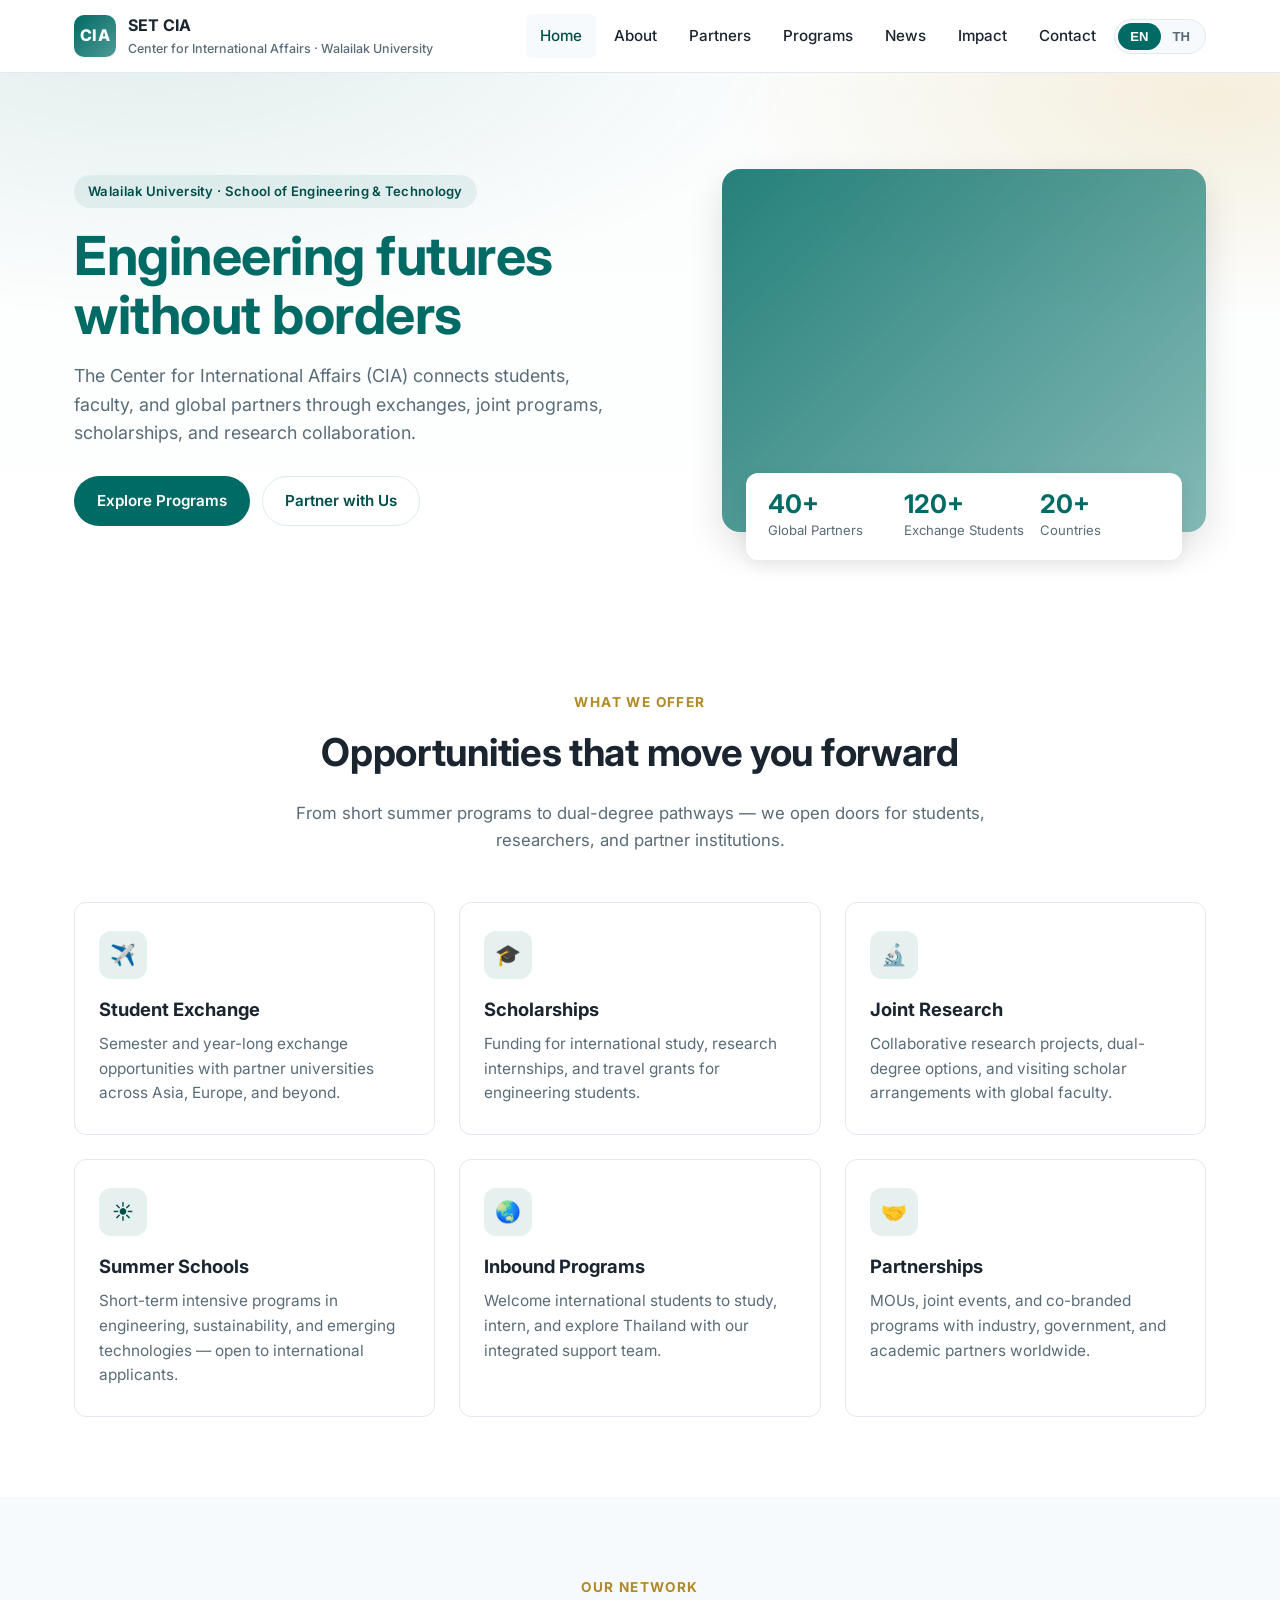
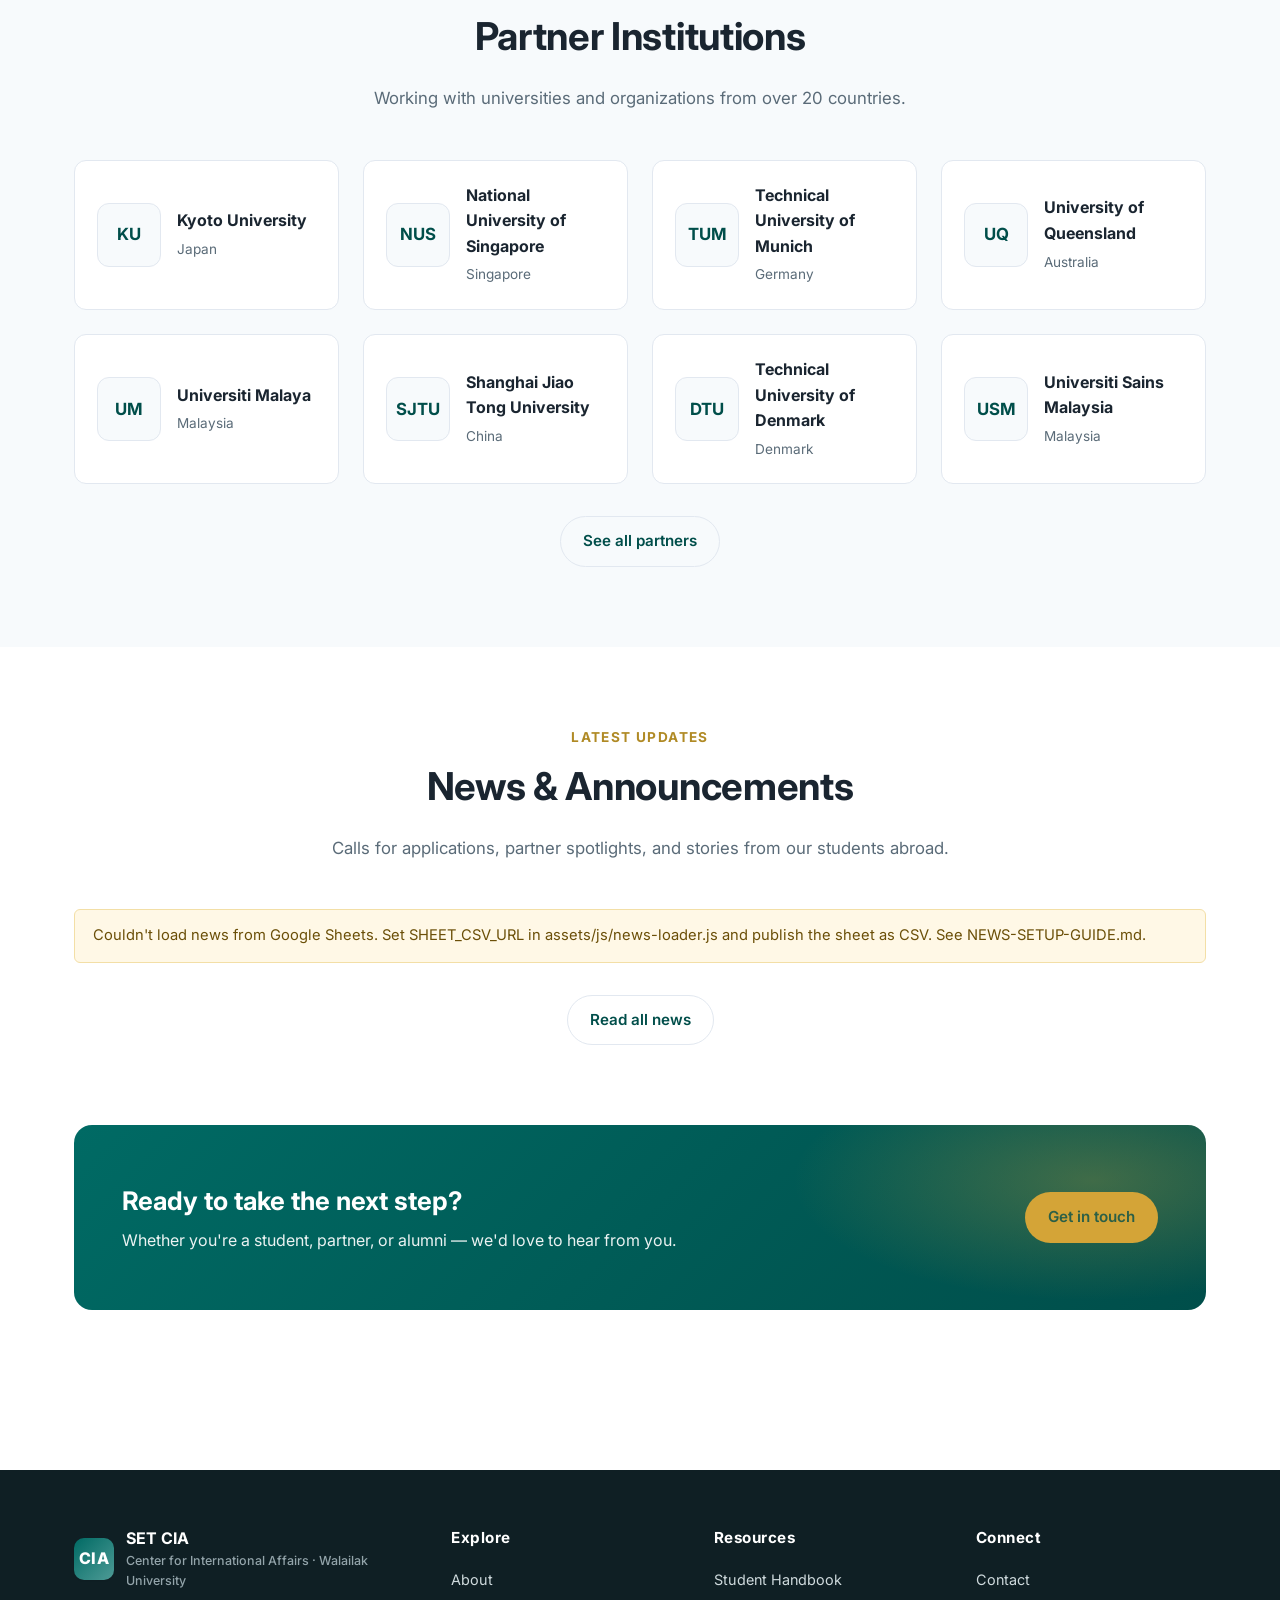
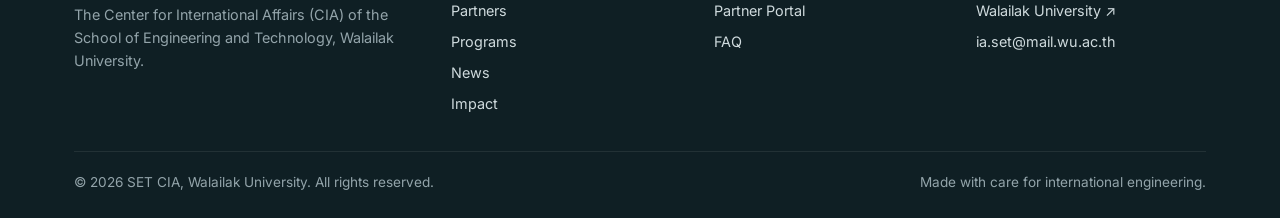
==== index.html @ ef2b6e44 "Initial SET-CIA website: bilingual site, news feed, and Impact infographics Co-Authored-By: Claude O" ====
<!DOCTYPE html>
<html lang="en">
<head>
  <meta charset="UTF-8" />
  <meta name="viewport" content="width=device-width, initial-scale=1.0" />
  <title>SET CIA — Center for International Affairs · Walailak University</title>
  <meta name="description" content="The Center for International Affairs of the School of Engineering and Technology, Walailak University — global partnerships, student exchange, scholarships, and joint research." />
  <link rel="preconnect" href="https://fonts.googleapis.com" />
  <link rel="preconnect" href="https://fonts.gstatic.com" crossorigin />
  <link href="https://fonts.googleapis.com/css2?family=Inter:wght@400;500;600;700;800&family=Sarabun:wght@400;500;600;700&display=swap" rel="stylesheet" />
  <link rel="stylesheet" href="assets/css/style.css" />
</head>
<body>

  <!-- Header -->
  <header class="site-header">
    <div class="container nav">
      <a href="index.html" class="brand">
        <div class="brand-mark">CIA</div>
        <div>
          <div data-i18n="brand.title">SET CIA</div>
          <small data-i18n="brand.subtitle">Center for International Affairs · Walailak University</small>
        </div>
      </a>
      <ul class="nav-links">
        <li><a href="index.html" data-i18n="nav.home">Home</a></li>
        <li><a href="pages/about.html" data-i18n="nav.about">About</a></li>
        <li><a href="pages/partners.html" data-i18n="nav.partners">Partners</a></li>
        <li><a href="pages/programs.html" data-i18n="nav.programs">Programs</a></li>
        <li><a href="pages/news.html" data-i18n="nav.news">News</a></li>
        <li><a href="pages/impact.html" data-i18n="nav.impact">Impact</a></li>
        <li><a href="pages/contact.html" data-i18n="nav.contact">Contact</a></li>
        <li>
          <div class="lang-toggle" role="tablist" aria-label="Language">
            <button data-lang="en" class="active">EN</button>
            <button data-lang="th">TH</button>
          </div>
        </li>
      </ul>
      <button class="nav-toggle" aria-label="Toggle navigation">
        <span></span><span></span><span></span>
      </button>
    </div>
  </header>

  <!-- Hero -->
  <section class="hero">
    <div class="container hero-grid">
      <div>
        <span class="hero-eyebrow" data-i18n="home.eyebrow">Walailak University · School of Engineering & Technology</span>
        <h1>
          <span data-i18n="home.title.line1">Engineering futures</span>
          <span data-i18n="home.title.highlight">without borders</span>
        </h1>
        <p class="lead" data-i18n="home.lead">The Center for International Affairs (CIA) connects students, faculty, and global partners through exchanges, joint programs, scholarships, and research collaboration.</p>
        <div class="hero-cta">
          <a href="pages/programs.html" class="btn btn-primary" data-i18n="home.cta.primary">Explore Programs</a>
          <a href="pages/partners.html" class="btn btn-ghost" data-i18n="home.cta.secondary">Partner with Us</a>
        </div>
      </div>
      <div class="hero-visual" aria-hidden="true">
        <div class="hero-stats">
          <div><b>40+</b><span data-i18n="home.stats.partners">Global Partners</span></div>
          <div><b>120+</b><span data-i18n="home.stats.students">Exchange Students</span></div>
          <div><b>20+</b><span data-i18n="home.stats.countries">Countries</span></div>
        </div>
      </div>
    </div>
  </section>

  <!-- What we offer -->
  <section>
    <div class="container">
      <div class="section-head">
        <div class="eyebrow" data-i18n="home.what.eyebrow">What We Offer</div>
        <h2 data-i18n="home.what.title">Opportunities that move you forward</h2>
        <p data-i18n="home.what.sub">From short summer programs to dual-degree pathways — we open doors for students, researchers, and partner institutions.</p>
      </div>
      <div class="grid cols-3">
        <div class="card">
          <div class="icon">✈️</div>
          <h3 data-i18n="home.what.card1.title">Student Exchange</h3>
          <p data-i18n="home.what.card1.desc">Semester and year-long exchange opportunities with partner universities across Asia, Europe, and beyond.</p>
        </div>
        <div class="card">
          <div class="icon">🎓</div>
          <h3 data-i18n="home.what.card2.title">Scholarships</h3>
          <p data-i18n="home.what.card2.desc">Funding for international study, research internships, and travel grants for engineering students.</p>
        </div>
        <div class="card">
          <div class="icon">🔬</div>
          <h3 data-i18n="home.what.card3.title">Joint Research</h3>
          <p data-i18n="home.what.card3.desc">Collaborative research projects, dual-degree options, and visiting scholar arrangements with global faculty.</p>
        </div>
        <div class="card">
          <div class="icon">☀️</div>
          <h3 data-i18n="home.what.card4.title">Summer Schools</h3>
          <p data-i18n="home.what.card4.desc">Short-term intensive programs in engineering, sustainability, and emerging technologies — open to international applicants.</p>
        </div>
        <div class="card">
          <div class="icon">🌏</div>
          <h3 data-i18n="home.what.card5.title">Inbound Programs</h3>
          <p data-i18n="home.what.card5.desc">Welcome international students to study, intern, and explore Thailand with our integrated support team.</p>
        </div>
        <div class="card">
          <div class="icon">🤝</div>
          <h3 data-i18n="home.what.card6.title">Partnerships</h3>
          <p data-i18n="home.what.card6.desc">MOUs, joint events, and co-branded programs with industry, government, and academic partners worldwide.</p>
        </div>
      </div>
    </div>
  </section>

  <!-- Partners snapshot -->
  <section style="background: var(--color-surface);">
    <div class="container">
      <div class="section-head">
        <div class="eyebrow" data-i18n="home.partners.eyebrow">Our Network</div>
        <h2 data-i18n="home.partners.title">Partner Institutions</h2>
        <p data-i18n="home.partners.sub">Working with universities and organizations from over 20 countries.</p>
      </div>
      <div class="grid cols-4">
        <div class="partner-card"><div class="logo">KU</div><div><h4>Kyoto University</h4><small>Japan</small></div></div>
        <div class="partner-card"><div class="logo">NUS</div><div><h4>National University of Singapore</h4><small>Singapore</small></div></div>
        <div class="partner-card"><div class="logo">TUM</div><div><h4>Technical University of Munich</h4><small>Germany</small></div></div>
        <div class="partner-card"><div class="logo">UQ</div><div><h4>University of Queensland</h4><small>Australia</small></div></div>
        <div class="partner-card"><div class="logo">UM</div><div><h4>Universiti Malaya</h4><small>Malaysia</small></div></div>
        <div class="partner-card"><div class="logo">SJTU</div><div><h4>Shanghai Jiao Tong University</h4><small>China</small></div></div>
        <div class="partner-card"><div class="logo">DTU</div><div><h4>Technical University of Denmark</h4><small>Denmark</small></div></div>
        <div class="partner-card"><div class="logo">USM</div><div><h4>Universiti Sains Malaysia</h4><small>Malaysia</small></div></div>
      </div>
      <div class="text-center mt-4">
        <a href="pages/partners.html" class="btn btn-ghost" data-i18n="home.partners.cta">See all partners</a>
      </div>
    </div>
  </section>

  <!-- News snapshot -->
  <section>
    <div class="container">
      <div class="section-head">
        <div class="eyebrow" data-i18n="home.news.eyebrow">Latest Updates</div>
        <h2 data-i18n="home.news.title">News & Announcements</h2>
        <p data-i18n="home.news.sub">Calls for applications, partner spotlights, and stories from our students abroad.</p>
      </div>
      <!-- Top 3 news automatically pulled from Google Sheets via news-loader.js -->
      <div class="grid cols-3" data-news-container data-news-limit="3"></div>
      <div class="text-center mt-4">
        <a href="pages/news.html" class="btn btn-ghost" data-i18n="home.news.cta">Read all news</a>
      </div>
    </div>
  </section>

  <!-- CTA banner -->
  <section style="padding-top:0;">
    <div class="container">
      <div class="cta-banner">
        <div>
          <h2 data-i18n="home.cta.title">Ready to take the next step?</h2>
          <p data-i18n="home.cta.sub">Whether you're a student, partner, or alumni — we'd love to hear from you.</p>
        </div>
        <a href="pages/contact.html" class="btn btn-accent" data-i18n="home.cta.button">Get in touch</a>
      </div>
    </div>
  </section>

  <!-- Footer -->
  <footer class="site-footer">
    <div class="container">
      <div class="footer-grid">
        <div class="footer-brand">
          <div class="brand" style="color:#fff;">
            <div class="brand-mark">CIA</div>
            <div>
              <div data-i18n="brand.title">SET CIA</div>
              <small style="color:#93a4aa;" data-i18n="brand.subtitle">Center for International Affairs · Walailak University</small>
            </div>
          </div>
          <p data-i18n="footer.about">The Center for International Affairs (CIA) of the School of Engineering and Technology, Walailak University.</p>
        </div>
        <div>
          <h4 data-i18n="footer.explore">Explore</h4>
          <a href="pages/about.html" data-i18n="nav.about">About</a>
          <a href="pages/partners.html" data-i18n="nav.partners">Partners</a>
          <a href="pages/programs.html" data-i18n="nav.programs">Programs</a>
          <a href="pages/news.html" data-i18n="nav.news">News</a>
          <a href="pages/impact.html" data-i18n="nav.impact">Impact</a>
        </div>
        <div>
          <h4 data-i18n="footer.resources">Resources</h4>
          <a href="pages/news.html" data-i18n="footer.resources.handbook">Student Handbook</a>
          <a href="pages/partners.html" data-i18n="footer.resources.partners">Partner Portal</a>
          <a href="pages/contact.html" data-i18n="footer.resources.faq">FAQ</a>
        </div>
        <div>
          <h4 data-i18n="footer.connect">Connect</h4>
          <a href="pages/contact.html" data-i18n="nav.contact">Contact</a>
          <a href="https://www.wu.ac.th" target="_blank" rel="noopener">Walailak University ↗</a>
          <a href="mailto:ia.set@mail.wu.ac.th">ia.set@mail.wu.ac.th</a>
        </div>
      </div>
      <div class="footer-bottom">
        <span data-i18n="footer.copyright">© 2026 SET CIA, Walailak University. All rights reserved.</span>
        <span>Made with care for international engineering.</span>
      </div>
    </div>
  </footer>

  <script src="assets/js/i18n.js"></script>
  <script src="assets/js/main.js"></script>
  <script src="assets/js/news-loader.js"></script>
</body>
</html>
---- assets/css/style.css ----
/* ===========================================================
   SET-CIA — Center for International Affairs
   School of Engineering and Technology, Walailak University
   Global stylesheet — modern, clean, accessible
   =========================================================== */

:root {
  /* Walailak-inspired palette: deep teal + warm gold accent */
  --color-bg: #ffffff;
  --color-surface: #f7fafc;
  --color-surface-2: #eef3f6;
  --color-border: #e2e8f0;
  --color-text: #1a2530;
  --color-text-muted: #5a6b78;
  --color-primary: #006a64;       /* teal */
  --color-primary-dark: #004e4a;
  --color-primary-light: #4e9b96;
  --color-accent: #d4a437;        /* gold */
  --color-accent-dark: #b08a25;
  --color-success: #2e8b57;
  --color-danger: #c0392b;

  --shadow-sm: 0 1px 2px rgba(0,0,0,.06);
  --shadow-md: 0 6px 18px rgba(0,0,0,.08);
  --shadow-lg: 0 14px 36px rgba(0,0,0,.12);

  --radius-sm: 6px;
  --radius-md: 12px;
  --radius-lg: 18px;

  --container: 1180px;
  --header-h: 72px;

  --font-sans: "Inter", "Sarabun", -apple-system, BlinkMacSystemFont, "Segoe UI", Roboto, "Helvetica Neue", Arial, sans-serif;
  --font-display: "Inter", "Sarabun", -apple-system, BlinkMacSystemFont, "Segoe UI", Roboto, sans-serif;
}

* { box-sizing: border-box; }

html { scroll-behavior: smooth; }

body {
  margin: 0;
  padding: 0;
  font-family: var(--font-sans);
  color: var(--color-text);
  background: var(--color-bg);
  line-height: 1.6;
  -webkit-font-smoothing: antialiased;
  -moz-osx-font-smoothing: grayscale;
}

img { max-width: 100%; display: block; }

a {
  color: var(--color-primary);
  text-decoration: none;
  transition: color .15s ease;
}
a:hover { color: var(--color-primary-dark); }

.container {
  max-width: var(--container);
  margin: 0 auto;
  padding: 0 24px;
}

/* ----------------------- Header / Navigation ----------------------- */
.site-header {
  position: sticky;
  top: 0;
  z-index: 50;
  background: rgba(255,255,255,.92);
  backdrop-filter: saturate(180%) blur(10px);
  border-bottom: 1px solid var(--color-border);
}
.nav {
  height: var(--header-h);
  display: flex;
  align-items: center;
  justify-content: space-between;
  gap: 24px;
}
.brand {
  display: flex;
  align-items: center;
  gap: 12px;
  font-weight: 700;
  color: var(--color-text);
  font-size: 1rem;
}
.brand-mark {
  width: 42px; height: 42px;
  border-radius: 10px;
  background: linear-gradient(135deg, var(--color-primary) 0%, var(--color-primary-light) 100%);
  display: grid; place-items: center;
  color: #fff; font-weight: 800; letter-spacing: .5px;
  box-shadow: var(--shadow-sm);
}
.brand small {
  display: block;
  font-weight: 500;
  font-size: .78rem;
  color: var(--color-text-muted);
}
.nav-links {
  display: flex;
  align-items: center;
  gap: 4px;
  list-style: none;
  margin: 0; padding: 0;
}
.nav-links a {
  display: inline-block;
  padding: 10px 14px;
  border-radius: var(--radius-sm);
  color: var(--color-text);
  font-weight: 500;
  font-size: .95rem;
}
.nav-links a:hover,
.nav-links a.active {
  background: var(--color-surface);
  color: var(--color-primary-dark);
}

.lang-toggle {
  display: inline-flex;
  background: var(--color-surface);
  border: 1px solid var(--color-border);
  border-radius: 999px;
  padding: 3px;
}
.lang-toggle button {
  border: 0;
  background: transparent;
  padding: 6px 12px;
  border-radius: 999px;
  font-weight: 600;
  font-size: .82rem;
  color: var(--color-text-muted);
  cursor: pointer;
}
.lang-toggle button.active {
  background: var(--color-primary);
  color: #fff;
}

.nav-toggle {
  display: none;
  background: transparent;
  border: 1px solid var(--color-border);
  border-radius: 8px;
  width: 42px; height: 42px;
  cursor: pointer;
}
.nav-toggle span {
  display: block;
  width: 20px; height: 2px;
  background: var(--color-text);
  margin: 4px auto;
}

/* ----------------------- Buttons ----------------------- */
.btn {
  display: inline-block;
  padding: 12px 22px;
  border-radius: 999px;
  font-weight: 600;
  font-size: .95rem;
  cursor: pointer;
  border: 1px solid transparent;
  transition: transform .12s ease, box-shadow .15s ease, background .15s ease;
}
.btn-primary {
  background: var(--color-primary);
  color: #fff;
}
.btn-primary:hover {
  background: var(--color-primary-dark);
  color: #fff;
  box-shadow: var(--shadow-md);
  transform: translateY(-1px);
}
.btn-accent {
  background: var(--color-accent);
  color: #1a2530;
}
.btn-accent:hover { background: var(--color-accent-dark); color: #fff; }
.btn-ghost {
  background: transparent;
  color: var(--color-primary-dark);
  border-color: var(--color-border);
}
.btn-ghost:hover {
  background: var(--color-surface);
}

/* ----------------------- Hero ----------------------- */
.hero {
  position: relative;
  padding: 96px 0 80px;
  background:
    radial-gradient(1100px 500px at 12% -10%, rgba(0,106,100,.10), transparent 60%),
    radial-gradient(900px 400px at 95% 5%, rgba(212,164,55,.16), transparent 55%),
    linear-gradient(180deg, #fbfdfd 0%, #ffffff 100%);
  overflow: hidden;
}
.hero-grid {
  display: grid;
  grid-template-columns: 1.1fr .9fr;
  gap: 56px;
  align-items: center;
}
.hero-eyebrow {
  display: inline-block;
  background: rgba(0,106,100,.08);
  color: var(--color-primary-dark);
  padding: 6px 14px;
  border-radius: 999px;
  font-weight: 600;
  font-size: .82rem;
  letter-spacing: .3px;
  margin-bottom: 18px;
}
.hero h1 {
  font-family: var(--font-display);
  font-size: clamp(2rem, 4.2vw, 3.4rem);
  line-height: 1.1;
  margin: 0 0 18px;
  letter-spacing: -.5px;
}
.hero h1 span { color: var(--color-primary); }
.hero p.lead {
  font-size: 1.12rem;
  color: var(--color-text-muted);
  max-width: 540px;
  margin: 0 0 28px;
}
.hero-cta { display: flex; gap: 12px; flex-wrap: wrap; }
.hero-visual {
  position: relative;
  aspect-ratio: 4/3;
  border-radius: var(--radius-lg);
  background:
    linear-gradient(135deg, rgba(0,106,100,.85), rgba(78,155,150,.7)),
    url("https://images.unsplash.com/photo-1523050854058-8df90110c9f1?auto=format&fit=crop&w=1200&q=70") center/cover;
  box-shadow: var(--shadow-lg);
}
.hero-stats {
  position: absolute;
  bottom: -28px;
  left: 24px;
  right: 24px;
  background: #fff;
  border-radius: var(--radius-md);
  padding: 18px 22px;
  display: grid;
  grid-template-columns: repeat(3, 1fr);
  gap: 16px;
  box-shadow: var(--shadow-md);
}
.hero-stats div b {
  display: block;
  font-size: 1.6rem;
  color: var(--color-primary);
  line-height: 1;
}
.hero-stats div span {
  font-size: .82rem;
  color: var(--color-text-muted);
}

/* ----------------------- Sections ----------------------- */
section { padding: 80px 0; }

.section-head {
  text-align: center;
  max-width: 720px;
  margin: 0 auto 48px;
}
.section-head .eyebrow {
  color: var(--color-accent-dark);
  font-weight: 700;
  font-size: .85rem;
  letter-spacing: 1.4px;
  text-transform: uppercase;
}
.section-head h2 {
  font-size: clamp(1.7rem, 3vw, 2.4rem);
  margin: 8px 0 14px;
  letter-spacing: -.3px;
}
.section-head p {
  color: var(--color-text-muted);
  font-size: 1.05rem;
}

/* ----------------------- Cards / Grids ----------------------- */
.grid {
  display: grid;
  gap: 24px;
}
.grid.cols-2 { grid-template-columns: repeat(2, 1fr); }
.grid.cols-3 { grid-template-columns: repeat(3, 1fr); }
.grid.cols-4 { grid-template-columns: repeat(4, 1fr); }

.card {
  background: #fff;
  border: 1px solid var(--color-border);
  border-radius: var(--radius-md);
  padding: 28px 24px;
  transition: transform .15s ease, box-shadow .15s ease, border-color .15s ease;
}
.card:hover {
  transform: translateY(-3px);
  box-shadow: var(--shadow-md);
  border-color: rgba(0,106,100,.25);
}
.card .icon {
  width: 48px; height: 48px;
  border-radius: 12px;
  background: rgba(0,106,100,.10);
  color: var(--color-primary-dark);
  display: grid; place-items: center;
  font-size: 1.3rem;
  margin-bottom: 16px;
}
.card h3 {
  margin: 0 0 8px;
  font-size: 1.15rem;
}
.card p {
  margin: 0;
  color: var(--color-text-muted);
  font-size: .96rem;
}

/* Partner cards */
.partner-card {
  background: #fff;
  border: 1px solid var(--color-border);
  border-radius: var(--radius-md);
  padding: 22px;
  display: flex;
  align-items: center;
  gap: 16px;
  min-height: 110px;
}
.partner-card .logo {
  width: 64px; height: 64px;
  border-radius: 12px;
  background: var(--color-surface);
  display: grid; place-items: center;
  color: var(--color-primary-dark);
  font-weight: 700;
  font-size: 1.05rem;
  border: 1px solid var(--color-border);
  flex-shrink: 0;
}
.partner-card h4 { margin: 0 0 2px; font-size: 1rem; }
.partner-card small { color: var(--color-text-muted); font-size: .85rem; }

/* News list */
.news-card {
  background: #fff;
  border: 1px solid var(--color-border);
  border-radius: var(--radius-md);
  overflow: hidden;
  transition: transform .15s ease, box-shadow .15s ease;
  display: flex; flex-direction: column;
}
.news-card:hover { transform: translateY(-3px); box-shadow: var(--shadow-md); }
.news-card .cover {
  aspect-ratio: 16/9;
  background: linear-gradient(135deg, var(--color-primary), var(--color-primary-light));
  position: relative;
}
.news-card .cover .tag {
  position: absolute;
  top: 14px; left: 14px;
  background: rgba(255,255,255,.92);
  color: var(--color-primary-dark);
  font-weight: 700;
  font-size: .72rem;
  letter-spacing: .8px;
  text-transform: uppercase;
  padding: 5px 10px;
  border-radius: 999px;
}
.news-card .body { padding: 20px 22px; flex: 1; display: flex; flex-direction: column; }
.news-card .meta {
  color: var(--color-text-muted);
  font-size: .82rem;
  margin-bottom: 8px;
}
.news-card h3 { margin: 0 0 8px; font-size: 1.1rem; line-height: 1.35; }
.news-card p { margin: 0 0 14px; color: var(--color-text-muted); font-size: .92rem; }
.news-card .read-more {
  margin-top: auto;
  font-weight: 600;
  font-size: .9rem;
}

/* Program cards */
.program {
  display: grid;
  grid-template-columns: 200px 1fr auto;
  gap: 24px;
  align-items: center;
  background: #fff;
  border: 1px solid var(--color-border);
  border-radius: var(--radius-md);
  padding: 22px;
}
.program .badge {
  background: var(--color-surface);
  color: var(--color-primary-dark);
  border-radius: var(--radius-sm);
  padding: 6px 12px;
  font-weight: 600;
  font-size: .82rem;
  display: inline-block;
  width: max-content;
}
.program h3 { margin: 6px 0 4px; font-size: 1.1rem; }
.program p { margin: 0; color: var(--color-text-muted); font-size: .92rem; }

/* CTA banner */
.cta-banner {
  background: linear-gradient(135deg, var(--color-primary) 0%, var(--color-primary-dark) 100%);
  color: #fff;
  border-radius: var(--radius-lg);
  padding: 56px 48px;
  display: flex;
  align-items: center;
  justify-content: space-between;
  gap: 28px;
  flex-wrap: wrap;
  position: relative;
  overflow: hidden;
}
.cta-banner::before {
  content: "";
  position: absolute;
  inset: 0;
  background: radial-gradient(500px 200px at 90% 30%, rgba(212,164,55,.30), transparent 60%);
  pointer-events: none;
}
.cta-banner h2 {
  margin: 0 0 6px;
  font-size: 1.6rem;
}
.cta-banner p { margin: 0; opacity: .92; }
.cta-banner .btn-accent { color: var(--color-primary-dark); }

/* ----------------------- Page header (subpages) ----------------------- */
.page-hero {
  padding: 64px 0 48px;
  background:
    radial-gradient(800px 300px at 10% 10%, rgba(0,106,100,.10), transparent 60%),
    var(--color-surface);
  border-bottom: 1px solid var(--color-border);
}
.page-hero h1 {
  margin: 0 0 10px;
  font-size: clamp(1.8rem, 3.5vw, 2.6rem);
  letter-spacing: -.4px;
}
.page-hero p {
  margin: 0;
  color: var(--color-text-muted);
  font-size: 1.05rem;
  max-width: 720px;
}
.breadcrumb {
  font-size: .85rem;
  color: var(--color-text-muted);
  margin-bottom: 14px;
}
.breadcrumb a { color: var(--color-text-muted); }
.breadcrumb a:hover { color: var(--color-primary-dark); }

/* ----------------------- Forms ----------------------- */
.form-card {
  background: #fff;
  border: 1px solid var(--color-border);
  border-radius: var(--radius-md);
  padding: 36px;
  box-shadow: var(--shadow-sm);
}
.field { margin-bottom: 18px; }
.field label {
  display: block;
  font-weight: 600;
  font-size: .92rem;
  margin-bottom: 6px;
}
.field input,
.field select,
.field textarea {
  width: 100%;
  font: inherit;
  padding: 11px 14px;
  border: 1px solid var(--color-border);
  border-radius: var(--radius-sm);
  background: #fff;
  color: var(--color-text);
  transition: border-color .15s, box-shadow .15s;
}
.field input:focus,
.field select:focus,
.field textarea:focus {
  outline: 0;
  border-color: var(--color-primary);
  box-shadow: 0 0 0 4px rgba(0,106,100,.12);
}
.field textarea { resize: vertical; min-height: 140px; }
.field-row {
  display: grid;
  grid-template-columns: 1fr 1fr;
  gap: 18px;
}

/* ----------------------- Footer ----------------------- */
.site-footer {
  background: #0f1f24;
  color: #cfdadd;
  padding: 56px 0 24px;
  margin-top: 80px;
}
.footer-grid {
  display: grid;
  grid-template-columns: 1.5fr 1fr 1fr 1fr;
  gap: 32px;
}
.footer-grid h4 {
  color: #fff;
  font-size: .95rem;
  margin: 0 0 14px;
  letter-spacing: .5px;
}
.footer-grid a {
  color: #cfdadd;
  display: block;
  padding: 4px 0;
  font-size: .9rem;
}
.footer-grid a:hover { color: var(--color-accent); }
.footer-brand p {
  color: #93a4aa;
  font-size: .9rem;
  margin: 12px 0 0;
  max-width: 320px;
}
.footer-bottom {
  border-top: 1px solid rgba(255,255,255,.08);
  margin-top: 32px;
  padding-top: 20px;
  font-size: .85rem;
  color: #93a4aa;
  display: flex; justify-content: space-between; gap: 16px; flex-wrap: wrap;
}

/* ----------------------- Utility ----------------------- */
.text-center { text-align: center; }
.mt-2 { margin-top: 16px; }
.mt-4 { margin-top: 32px; }
.mb-4 { margin-bottom: 32px; }
.hidden { display: none !important; }

.note {
  background: #fff8e6;
  border: 1px solid #f3dfa6;
  color: #6b4f08;
  padding: 14px 18px;
  border-radius: var(--radius-sm);
  font-size: .92rem;
}

/* ----------------------- Responsive ----------------------- */
@media (max-width: 900px) {
  .hero { padding: 64px 0 64px; }
  .hero-grid { grid-template-columns: 1fr; gap: 36px; }
  .hero-visual { order: -1; aspect-ratio: 16/10; }
  .hero-stats { position: static; margin-top: 24px; }
  .grid.cols-3, .grid.cols-4 { grid-template-columns: repeat(2, 1fr); }
  .footer-grid { grid-template-columns: 1fr 1fr; }
  .program { grid-template-columns: 1fr; gap: 12px; }
  .cta-banner { padding: 36px 28px; }
}

@media (max-width: 640px) {
  .nav-links { display: none; position: absolute; top: var(--header-h); left: 0; right: 0; background: #fff; flex-direction: column; padding: 12px; border-bottom: 1px solid var(--color-border); }
  .nav-links.open { display: flex; }
  .nav-links li { width: 100%; }
  .nav-links a { width: 100%; padding: 12px; }
  .nav-toggle { display: inline-block; }
  .grid.cols-2, .grid.cols-3, .grid.cols-4 { grid-template-columns: 1fr; }
  .field-row { grid-template-columns: 1fr; }
  .footer-grid { grid-template-columns: 1fr; }
  .form-card { padding: 24px; }
  section { padding: 56px 0; }
}

/* ----------------------- Infographics gallery ----------------------- */
.ig-grid {
  display: grid;
  grid-template-columns: repeat(2, 1fr);
  gap: 28px;
}
.ig-card {
  background: #fff;
  border: 1px solid var(--color-border);
  border-radius: var(--radius-md);
  overflow: hidden;
  box-shadow: var(--shadow-sm);
  display: flex;
  flex-direction: column;
  transition: transform .15s ease, box-shadow .15s ease;
}
.ig-card:hover { transform: translateY(-3px); box-shadow: var(--shadow-md); }
.ig-card figure { margin: 0; display: flex; flex-direction: column; }
.ig-card .ig-media {
  width: 100%;
  height: auto;
  display: block;
  background: var(--color-surface);
  border-bottom: 1px solid var(--color-border);
}
.ig-card figcaption { padding: 20px 22px 22px; }
.ig-card figcaption h3 { margin: 0 0 6px; font-size: 1.15rem; }
.ig-card figcaption p { margin: 0 0 16px; color: var(--color-text-muted); font-size: .94rem; }
.ig-meta { display: flex; align-items: center; justify-content: space-between; gap: 14px; flex-wrap: wrap; }
.ig-date { font-size: .8rem; color: var(--color-text-muted); }
.ig-meta .btn { padding: 9px 16px; font-size: .85rem; }
@media (max-width: 800px) { .ig-grid { grid-template-columns: 1fr; } }
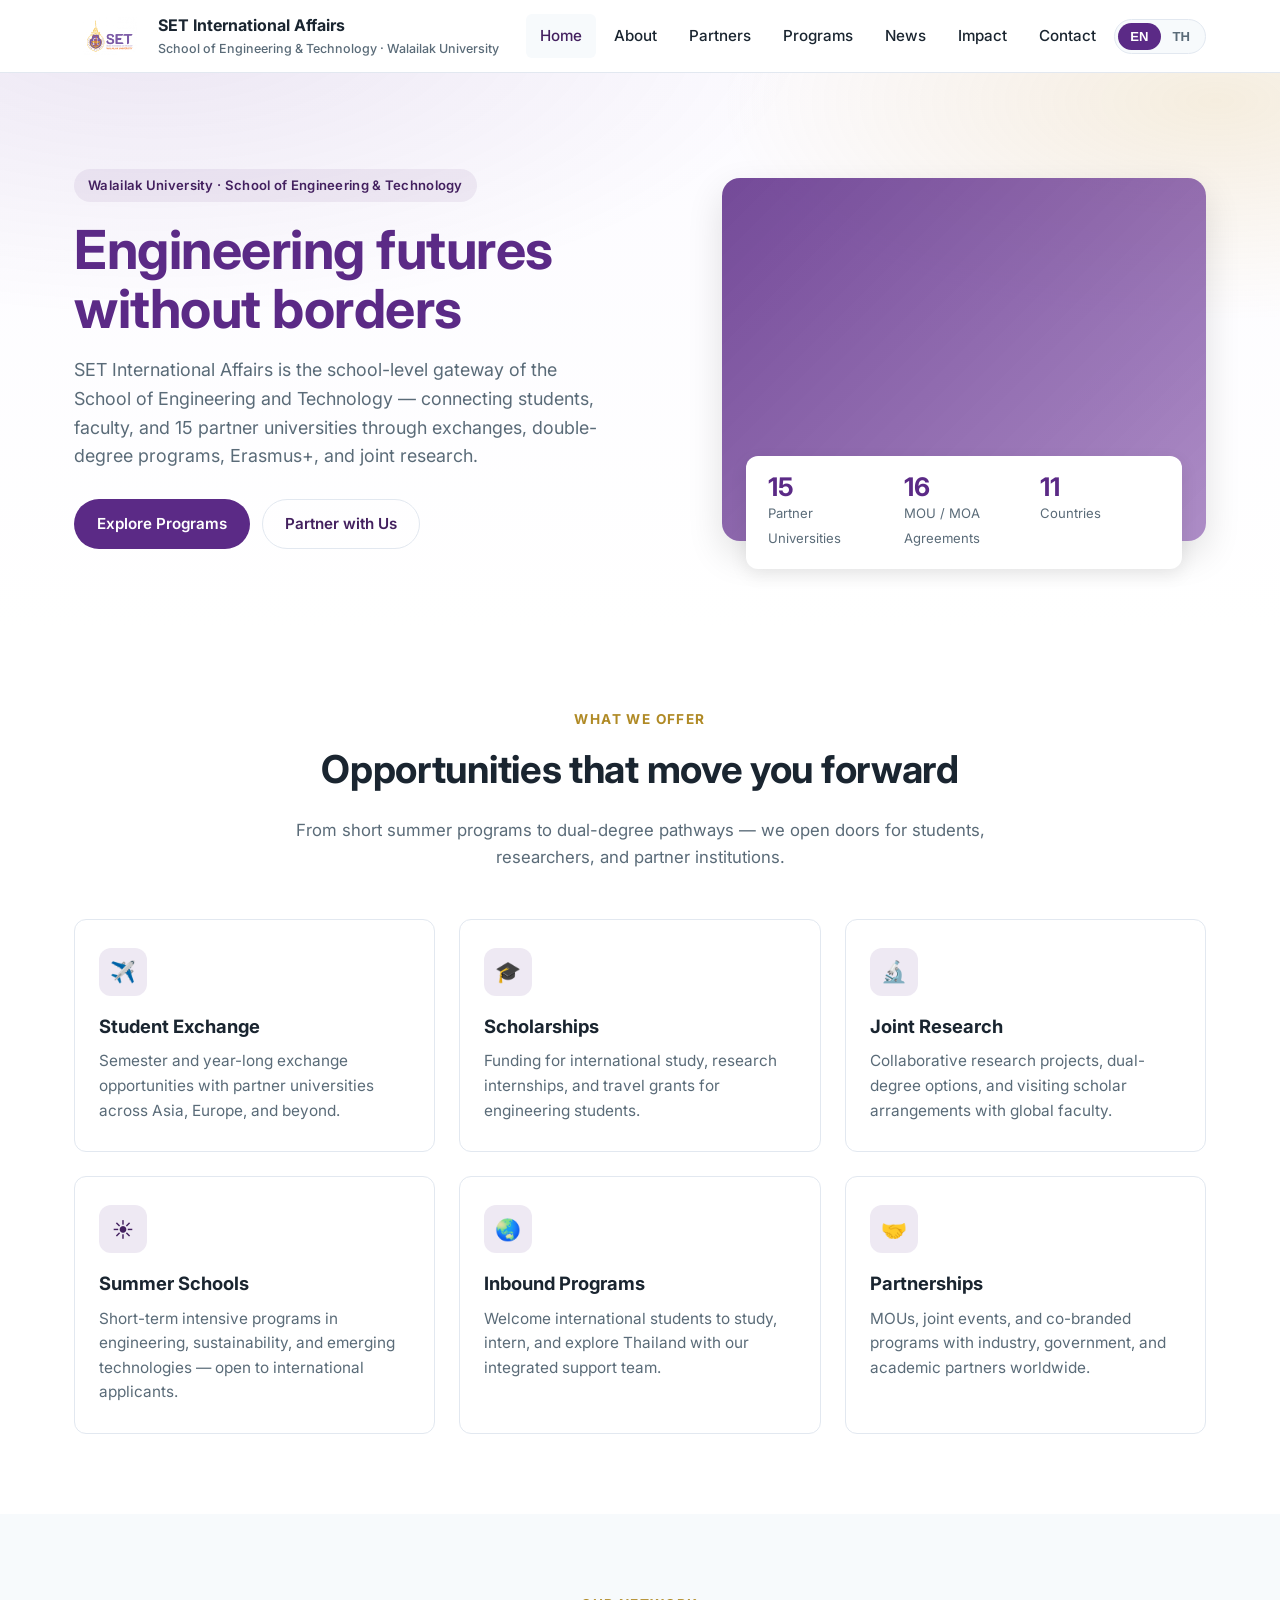
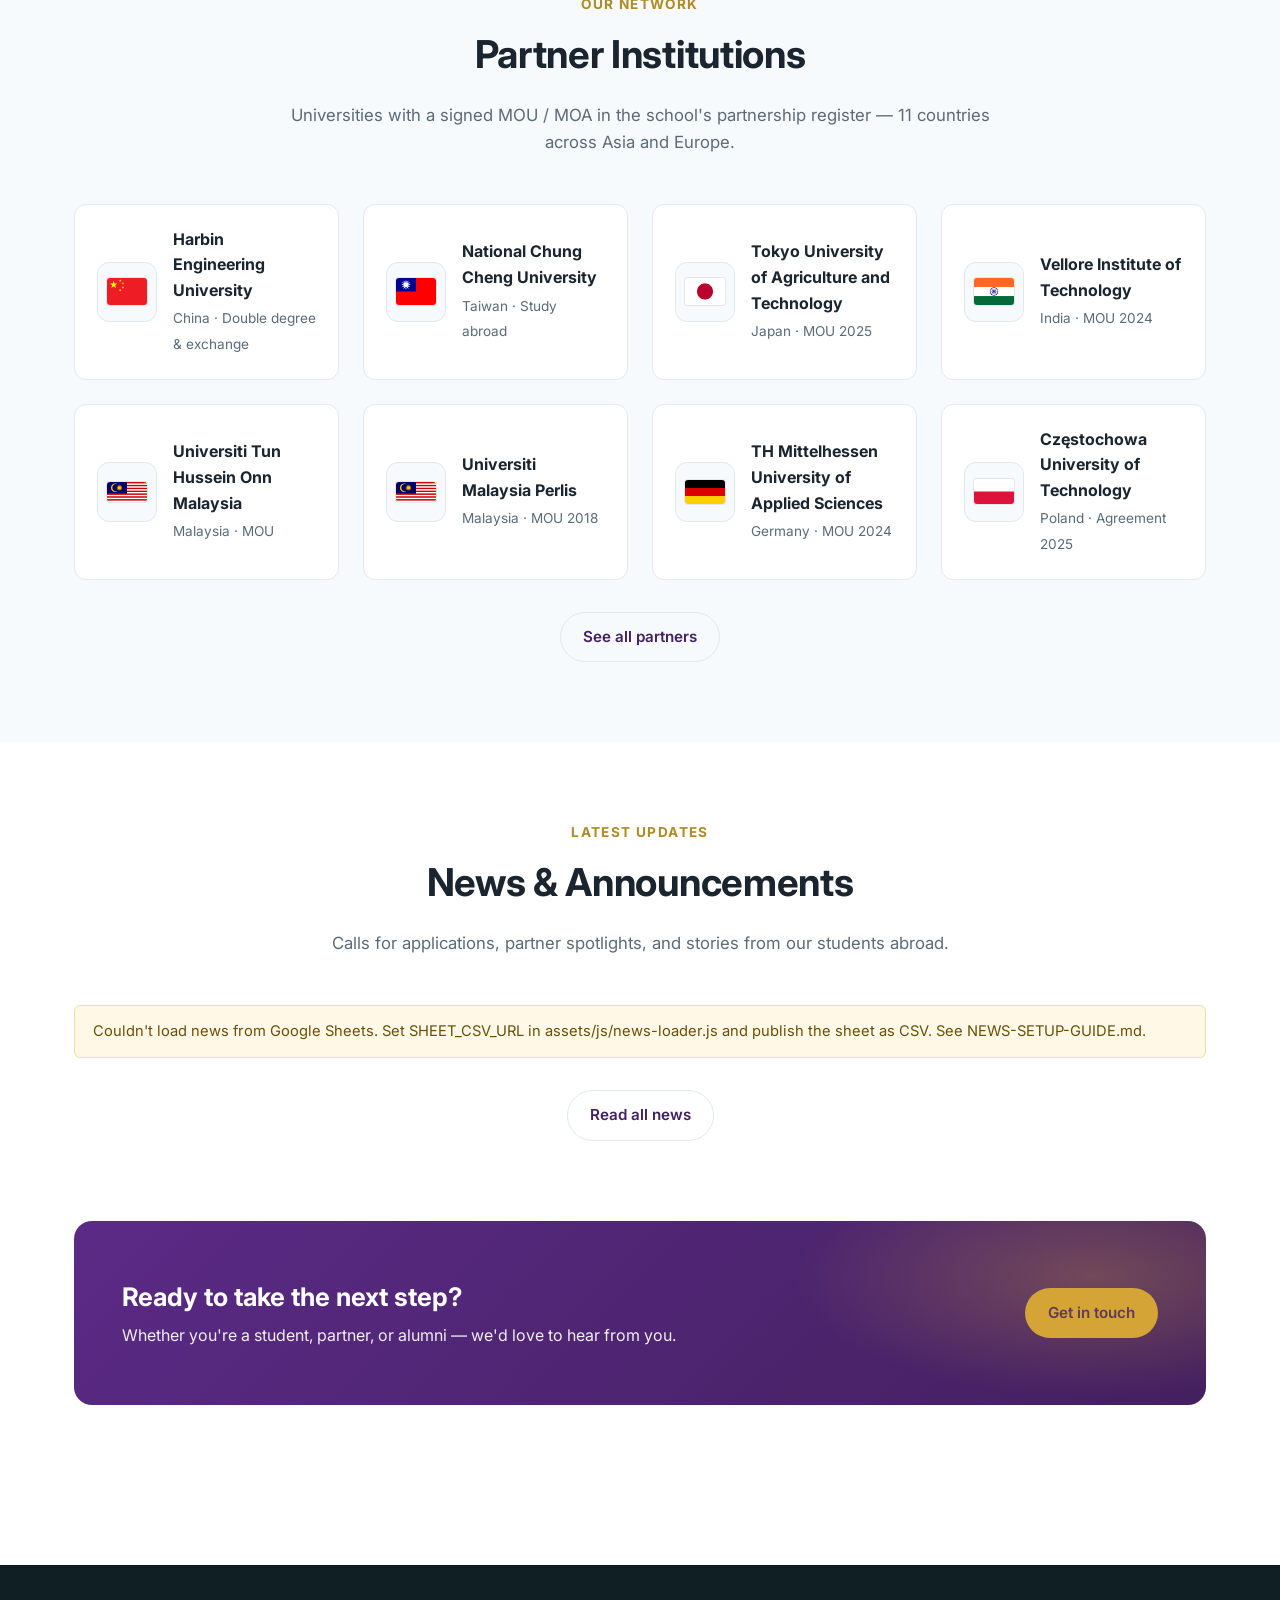
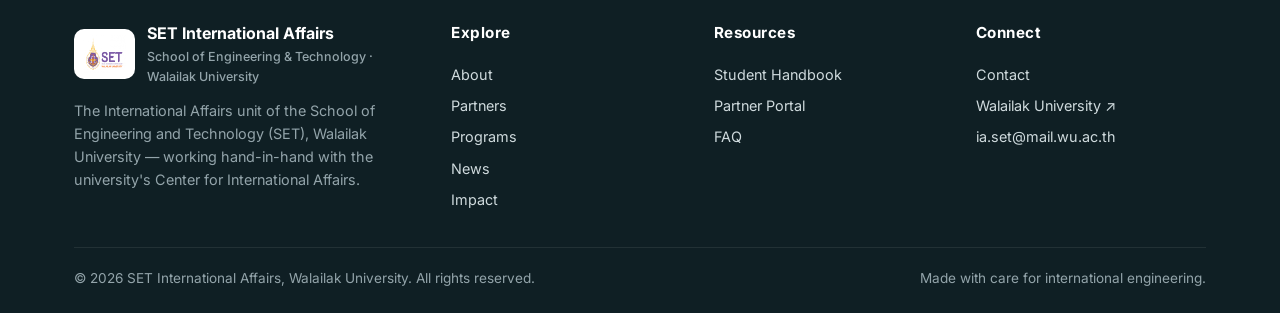
==== commit 73cd287f: "Rebrand to school-level SET International Affairs with real data - New MOU/MOA partnership infograph" ====
--- a/index.html
+++ b/index.html
@@ -3,8 +3,8 @@
 <head>
   <meta charset="UTF-8" />
   <meta name="viewport" content="width=device-width, initial-scale=1.0" />
-  <title>SET CIA — Center for International Affairs · Walailak University</title>
-  <meta name="description" content="The Center for International Affairs of the School of Engineering and Technology, Walailak University — global partnerships, student exchange, scholarships, and joint research." />
+  <title>SET International Affairs — School of Engineering & Technology · Walailak University</title>
+  <meta name="description" content="The SET International Affairs of the School of Engineering and Technology, Walailak University — global partnerships, student exchange, scholarships, and joint research." />
   <link rel="preconnect" href="https://fonts.googleapis.com" />
   <link rel="preconnect" href="https://fonts.gstatic.com" crossorigin />
   <link href="https://fonts.googleapis.com/css2?family=Inter:wght@400;500;600;700;800&family=Sarabun:wght@400;500;600;700&display=swap" rel="stylesheet" />
@@ -16,10 +16,10 @@
   <header class="site-header">
     <div class="container nav">
       <a href="index.html" class="brand">
-        <div class="brand-mark">CIA</div>
-        <div>
-          <div data-i18n="brand.title">SET CIA</div>
-          <small data-i18n="brand.subtitle">Center for International Affairs · Walailak University</small>
+        <span class="brand-logo-chip"><img src="assets/images/set-logo.png" alt="SET — School of Engineering and Technology, Walailak University" /></span>
+        <div>
+          <div data-i18n="brand.title">SET International Affairs</div>
+          <small data-i18n="brand.subtitle">School of Engineering & Technology · Walailak University</small>
         </div>
       </a>
       <ul class="nav-links">
@@ -52,7 +52,7 @@
           <span data-i18n="home.title.line1">Engineering futures</span>
           <span data-i18n="home.title.highlight">without borders</span>
         </h1>
-        <p class="lead" data-i18n="home.lead">The Center for International Affairs (CIA) connects students, faculty, and global partners through exchanges, joint programs, scholarships, and research collaboration.</p>
+        <p class="lead" data-i18n="home.lead">SET International Affairs connects students, faculty, and global partners through exchanges, joint programs, scholarships, and research collaboration.</p>
         <div class="hero-cta">
           <a href="pages/programs.html" class="btn btn-primary" data-i18n="home.cta.primary">Explore Programs</a>
           <a href="pages/partners.html" class="btn btn-ghost" data-i18n="home.cta.secondary">Partner with Us</a>
@@ -60,9 +60,9 @@
       </div>
       <div class="hero-visual" aria-hidden="true">
         <div class="hero-stats">
-          <div><b>40+</b><span data-i18n="home.stats.partners">Global Partners</span></div>
-          <div><b>120+</b><span data-i18n="home.stats.students">Exchange Students</span></div>
-          <div><b>20+</b><span data-i18n="home.stats.countries">Countries</span></div>
+          <div><b>15</b><span data-i18n="home.stats.partners">Partner Universities</span></div>
+          <div><b>16</b><span data-i18n="home.stats.students">MOU / MOA Agreements</span></div>
+          <div><b>11</b><span data-i18n="home.stats.countries">Countries</span></div>
         </div>
       </div>
     </div>
@@ -120,14 +120,14 @@
         <p data-i18n="home.partners.sub">Working with universities and organizations from over 20 countries.</p>
       </div>
       <div class="grid cols-4">
-        <div class="partner-card"><div class="logo">KU</div><div><h4>Kyoto University</h4><small>Japan</small></div></div>
-        <div class="partner-card"><div class="logo">NUS</div><div><h4>National University of Singapore</h4><small>Singapore</small></div></div>
-        <div class="partner-card"><div class="logo">TUM</div><div><h4>Technical University of Munich</h4><small>Germany</small></div></div>
-        <div class="partner-card"><div class="logo">UQ</div><div><h4>University of Queensland</h4><small>Australia</small></div></div>
-        <div class="partner-card"><div class="logo">UM</div><div><h4>Universiti Malaya</h4><small>Malaysia</small></div></div>
-        <div class="partner-card"><div class="logo">SJTU</div><div><h4>Shanghai Jiao Tong University</h4><small>China</small></div></div>
-        <div class="partner-card"><div class="logo">DTU</div><div><h4>Technical University of Denmark</h4><small>Denmark</small></div></div>
-        <div class="partner-card"><div class="logo">USM</div><div><h4>Universiti Sains Malaysia</h4><small>Malaysia</small></div></div>
+        <div class="partner-card"><div class="flag-wrap"><img src="assets/images/flags/cn.png" alt="Flag of China" /></div><div><h4>Harbin Engineering University</h4><small>China · Double degree &amp; exchange</small></div></div>
+        <div class="partner-card"><div class="flag-wrap"><img src="assets/images/flags/tw.png" alt="Flag of Taiwan" /></div><div><h4>National Chung Cheng University</h4><small>Taiwan · Study abroad</small></div></div>
+        <div class="partner-card"><div class="flag-wrap"><img src="assets/images/flags/jp.png" alt="Flag of Japan" /></div><div><h4>Tokyo University of Agriculture and Technology</h4><small>Japan · MOU 2025</small></div></div>
+        <div class="partner-card"><div class="flag-wrap"><img src="assets/images/flags/in.png" alt="Flag of India" /></div><div><h4>Vellore Institute of Technology</h4><small>India · MOU 2024</small></div></div>
+        <div class="partner-card"><div class="flag-wrap"><img src="assets/images/flags/my.png" alt="Flag of Malaysia" /></div><div><h4>Universiti Tun Hussein Onn Malaysia</h4><small>Malaysia · MOU</small></div></div>
+        <div class="partner-card"><div class="flag-wrap"><img src="assets/images/flags/my.png" alt="Flag of Malaysia" /></div><div><h4>Universiti Malaysia Perlis</h4><small>Malaysia · MOU 2018</small></div></div>
+        <div class="partner-card"><div class="flag-wrap"><img src="assets/images/flags/de.png" alt="Flag of Germany" /></div><div><h4>TH Mittelhessen University of Applied Sciences</h4><small>Germany · MOU 2024</small></div></div>
+        <div class="partner-card"><div class="flag-wrap"><img src="assets/images/flags/pl.png" alt="Flag of Poland" /></div><div><h4>Częstochowa University of Technology</h4><small>Poland · Agreement 2025</small></div></div>
       </div>
       <div class="text-center mt-4">
         <a href="pages/partners.html" class="btn btn-ghost" data-i18n="home.partners.cta">See all partners</a>
@@ -170,13 +170,13 @@
       <div class="footer-grid">
         <div class="footer-brand">
           <div class="brand" style="color:#fff;">
-            <div class="brand-mark">CIA</div>
+            <span class="brand-logo-chip"><img src="assets/images/set-logo.png" alt="SET — School of Engineering and Technology, Walailak University" /></span>
             <div>
-              <div data-i18n="brand.title">SET CIA</div>
-              <small style="color:#93a4aa;" data-i18n="brand.subtitle">Center for International Affairs · Walailak University</small>
+              <div data-i18n="brand.title">SET International Affairs</div>
+              <small style="color:#93a4aa;" data-i18n="brand.subtitle">School of Engineering & Technology · Walailak University</small>
             </div>
           </div>
-          <p data-i18n="footer.about">The Center for International Affairs (CIA) of the School of Engineering and Technology, Walailak University.</p>
+          <p data-i18n="footer.about">The International Affairs unit of the School of Engineering and Technology (SET), Walailak University.</p>
         </div>
         <div>
           <h4 data-i18n="footer.explore">Explore</h4>
@@ -200,7 +200,7 @@
         </div>
       </div>
       <div class="footer-bottom">
-        <span data-i18n="footer.copyright">© 2026 SET CIA, Walailak University. All rights reserved.</span>
+        <span data-i18n="footer.copyright">© 2026 SET International Affairs, Walailak University. All rights reserved.</span>
         <span>Made with care for international engineering.</span>
       </div>
     </div>
--- a/assets/css/style.css
+++ b/assets/css/style.css
@@ -5,16 +5,16 @@
    =========================================================== */
 
 :root {
-  /* Walailak-inspired palette: deep teal + warm gold accent */
+  /* Walailak / SET brand palette: crest purple + warm gold accent */
   --color-bg: #ffffff;
   --color-surface: #f7fafc;
   --color-surface-2: #eef3f6;
   --color-border: #e2e8f0;
   --color-text: #1a2530;
   --color-text-muted: #5a6b78;
-  --color-primary: #006a64;       /* teal */
-  --color-primary-dark: #004e4a;
-  --color-primary-light: #4e9b96;
+  --color-primary: #5b2a86;       /* SET / Walailak purple */
+  --color-primary-dark: #43205f;
+  --color-primary-light: #8a5cae;
   --color-accent: #d4a437;        /* gold */
   --color-accent-dark: #b08a25;
   --color-success: #2e8b57;
@@ -201,9 +201,9 @@
   position: relative;
   padding: 96px 0 80px;
   background:
-    radial-gradient(1100px 500px at 12% -10%, rgba(0,106,100,.10), transparent 60%),
+    radial-gradient(1100px 500px at 12% -10%, rgba(91,42,134,.10), transparent 60%),
     radial-gradient(900px 400px at 95% 5%, rgba(212,164,55,.16), transparent 55%),
-    linear-gradient(180deg, #fbfdfd 0%, #ffffff 100%);
+    linear-gradient(180deg, #fcfbff 0%, #ffffff 100%);
   overflow: hidden;
 }
 .hero-grid {
@@ -214,7 +214,7 @@
 }
 .hero-eyebrow {
   display: inline-block;
-  background: rgba(0,106,100,.08);
+  background: rgba(91,42,134,.08);
   color: var(--color-primary-dark);
   padding: 6px 14px;
   border-radius: 999px;
@@ -243,7 +243,7 @@
   aspect-ratio: 4/3;
   border-radius: var(--radius-lg);
   background:
-    linear-gradient(135deg, rgba(0,106,100,.85), rgba(78,155,150,.7)),
+    linear-gradient(135deg, rgba(91,42,134,.85), rgba(138,92,174,.7)),
     url("https://images.unsplash.com/photo-1523050854058-8df90110c9f1?auto=format&fit=crop&w=1200&q=70") center/cover;
   box-shadow: var(--shadow-lg);
 }
@@ -315,12 +315,12 @@
 .card:hover {
   transform: translateY(-3px);
   box-shadow: var(--shadow-md);
-  border-color: rgba(0,106,100,.25);
+  border-color: rgba(91,42,134,.25);
 }
 .card .icon {
   width: 48px; height: 48px;
   border-radius: 12px;
-  background: rgba(0,106,100,.10);
+  background: rgba(91,42,134,.10);
   color: var(--color-primary-dark);
   display: grid; place-items: center;
   font-size: 1.3rem;
@@ -458,7 +458,7 @@
 .page-hero {
   padding: 64px 0 48px;
   background:
-    radial-gradient(800px 300px at 10% 10%, rgba(0,106,100,.10), transparent 60%),
+    radial-gradient(800px 300px at 10% 10%, rgba(91,42,134,.10), transparent 60%),
     var(--color-surface);
   border-bottom: 1px solid var(--color-border);
 }
@@ -513,7 +513,7 @@
 .field textarea:focus {
   outline: 0;
   border-color: var(--color-primary);
-  box-shadow: 0 0 0 4px rgba(0,106,100,.12);
+  box-shadow: 0 0 0 4px rgba(91,42,134,.12);
 }
 .field textarea { resize: vertical; min-height: 140px; }
 .field-row {
@@ -635,3 +635,70 @@
 .ig-date { font-size: .8rem; color: var(--color-text-muted); }
 .ig-meta .btn { padding: 9px 16px; font-size: .85rem; }
 @media (max-width: 800px) { .ig-grid { grid-template-columns: 1fr; } }
+
+/* ----------------------- Brand logo ----------------------- */
+.brand-logo { height: 46px; width: auto; display: block; }
+.brand-logo-chip { background:#fff; border-radius:10px; padding:6px 9px; display:inline-flex; }
+.brand-logo-chip img { height: 38px; width:auto; display:block; }
+
+/* ----------------------- Flags ----------------------- */
+.flag { width: 26px; height: auto; border-radius: 3px; box-shadow: 0 0 0 1px rgba(0,0,0,.10); vertical-align: middle; }
+
+/* Partner cards: flag + status */
+.partner-card .flag-wrap {
+  width:60px; height:60px; border-radius:12px; background:var(--color-surface);
+  border:1px solid var(--color-border); display:grid; place-items:center; flex-shrink:0;
+}
+.partner-card .flag-wrap img { width:40px; height:auto; border-radius:3px; box-shadow:0 0 0 1px rgba(0,0,0,.08); }
+.partner-card .meta-row { display:flex; align-items:center; gap:8px; flex-wrap:wrap; margin-top:4px; }
+.status {
+  display:inline-block; font-size:.66rem; font-weight:700; letter-spacing:.4px;
+  text-transform:uppercase; padding:3px 9px; border-radius:999px;
+}
+.status-active   { background:#e7f6ee; color:#1c7a48; }
+.status-renewing { background:#fff3df; color:#9a6b12; }
+.status-expired  { background:#f1eff4; color:#6b6472; }
+.status-applied  { background:#eef1fb; color:#3a4aa0; }
+
+/* Country strip */
+.country-strip { display:flex; flex-wrap:wrap; gap:10px; justify-content:center; align-items:center; }
+.country-chip {
+  display:inline-flex; align-items:center; gap:8px; background:#fff;
+  border:1px solid var(--color-border); border-radius:999px; padding:7px 15px 7px 9px;
+  font-size:.88rem; font-weight:600; box-shadow:var(--shadow-sm);
+}
+.country-chip img { width:24px; height:auto; border-radius:2px; box-shadow:0 0 0 1px rgba(0,0,0,.08); }
+
+/* Disciplines */
+.discipline {
+  display:flex; align-items:center; gap:14px; background:#fff;
+  border:1px solid var(--color-border); border-radius:var(--radius-md); padding:18px 20px;
+  transition: transform .15s ease, box-shadow .15s ease;
+}
+.discipline:hover { transform:translateY(-2px); box-shadow:var(--shadow-md); }
+.discipline .d-ic {
+  width:44px; height:44px; border-radius:11px; background:rgba(91,42,134,.10);
+  color:var(--color-primary-dark); display:grid; place-items:center; font-size:1.2rem; flex-shrink:0;
+}
+.discipline h4 { margin:0 0 2px; font-size:1rem; }
+.discipline small { color:var(--color-text-muted); font-size:.82rem; }
+
+/* Leadership cards */
+.leader-card { text-align:center; }
+.leader-card .avatar {
+  width:66px; height:66px; border-radius:50%; margin:0 auto 12px;
+  background:linear-gradient(135deg, var(--color-primary), var(--color-primary-light));
+  color:#fff; display:grid; place-items:center; font-weight:700; font-size:1.15rem;
+}
+.leader-card h3 { margin:0 0 3px; font-size:1.05rem; }
+.leader-card .role { color:var(--color-primary-dark); font-weight:600; font-size:.9rem; margin:0 0 2px; }
+.leader-card .dept { color:var(--color-text-muted); font-size:.82rem; margin:0; }
+
+/* Callout — relationship to university CIA */
+.callout {
+  background:rgba(91,42,134,.05); border:1px solid rgba(91,42,134,.18);
+  border-left:4px solid var(--color-primary); border-radius:0 var(--radius-md) var(--radius-md) 0;
+  padding:22px 26px;
+}
+.callout h3 { margin:0 0 8px; color:var(--color-primary-dark); font-size:1.15rem; }
+.callout p { margin:0; color:var(--color-text); }
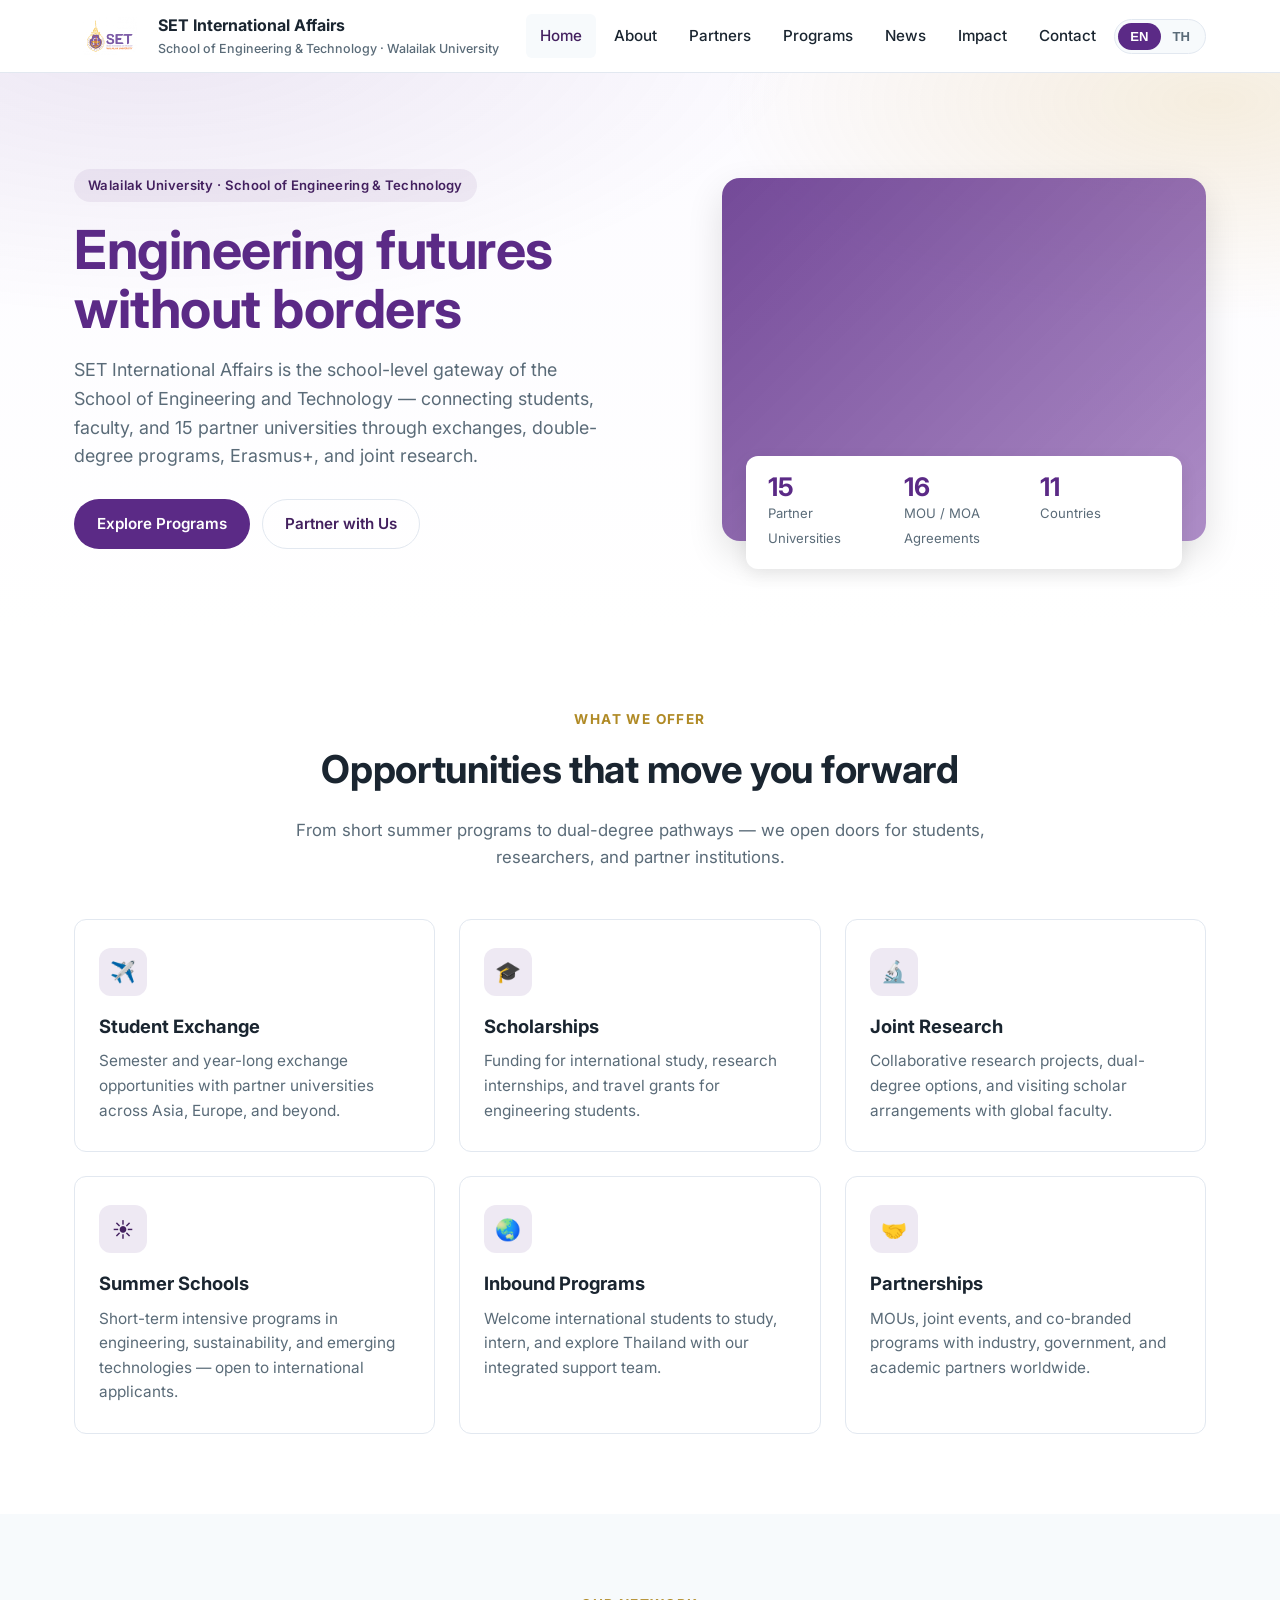
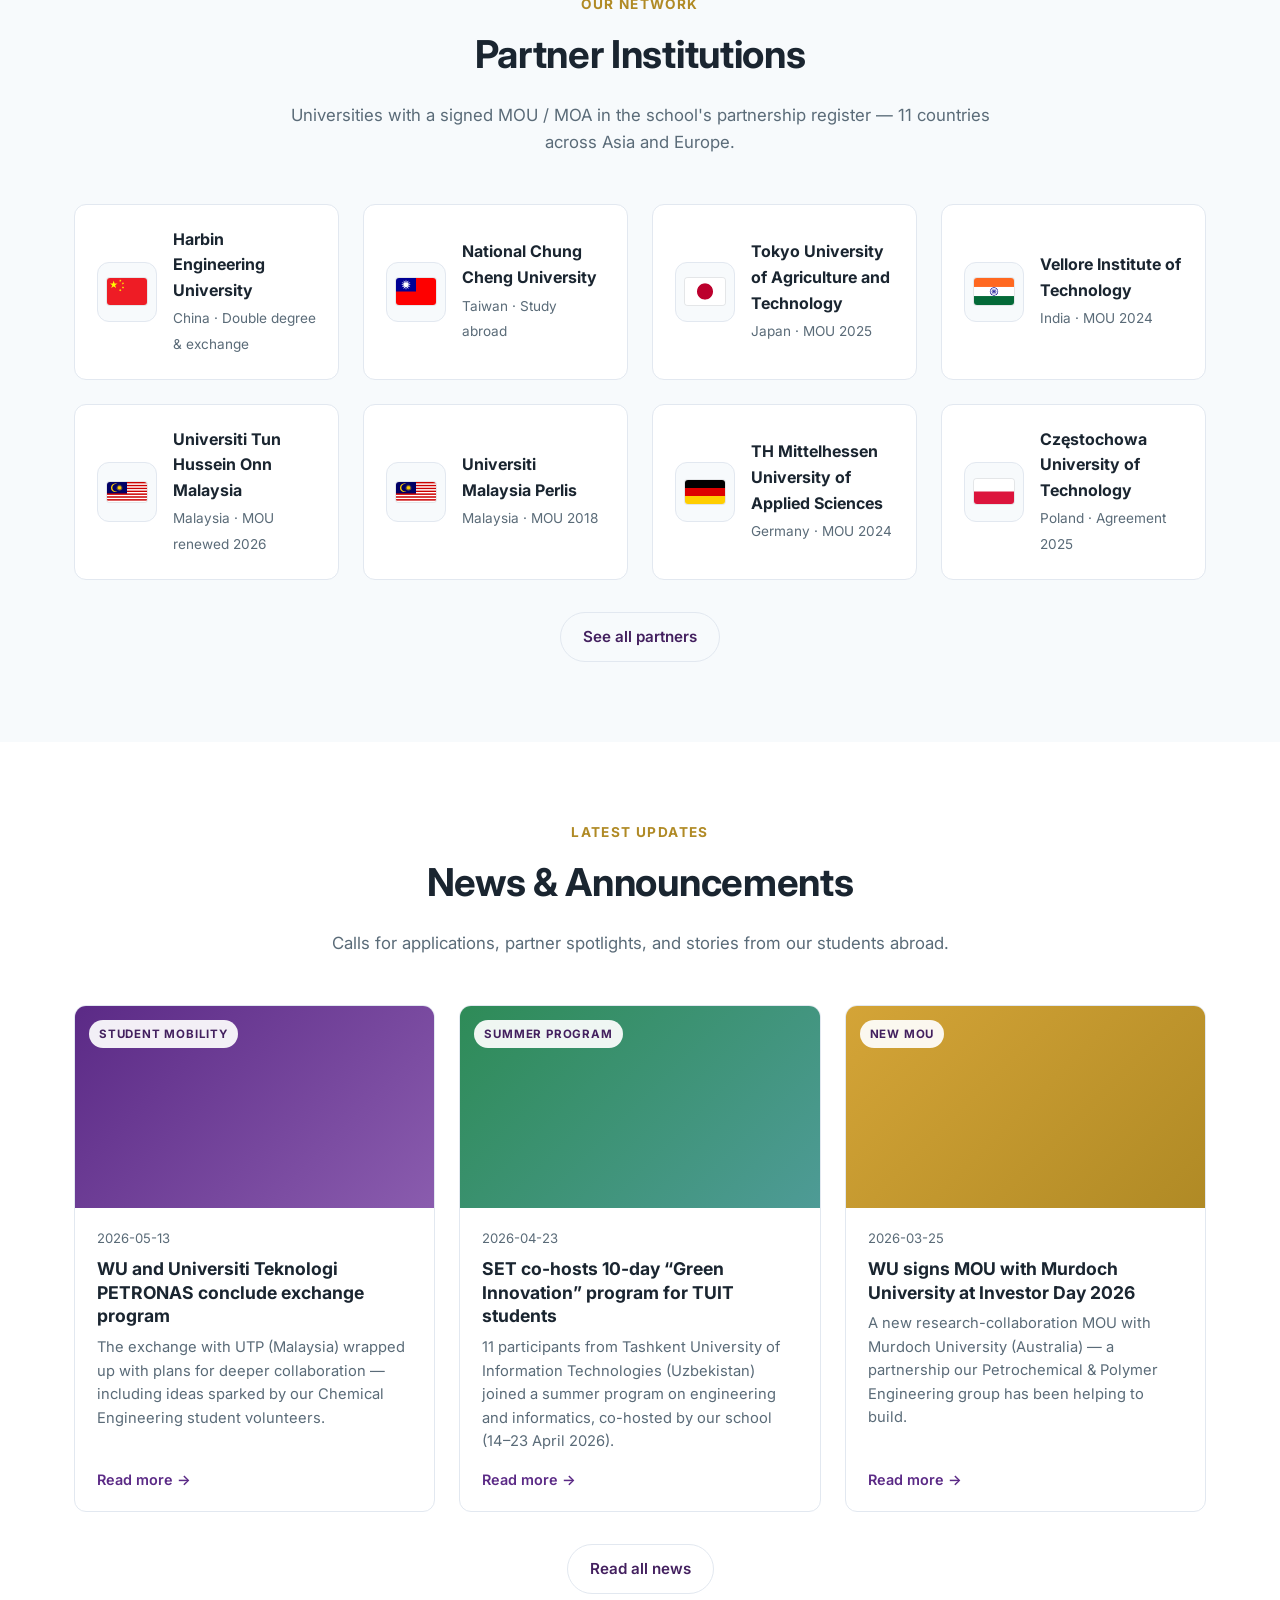
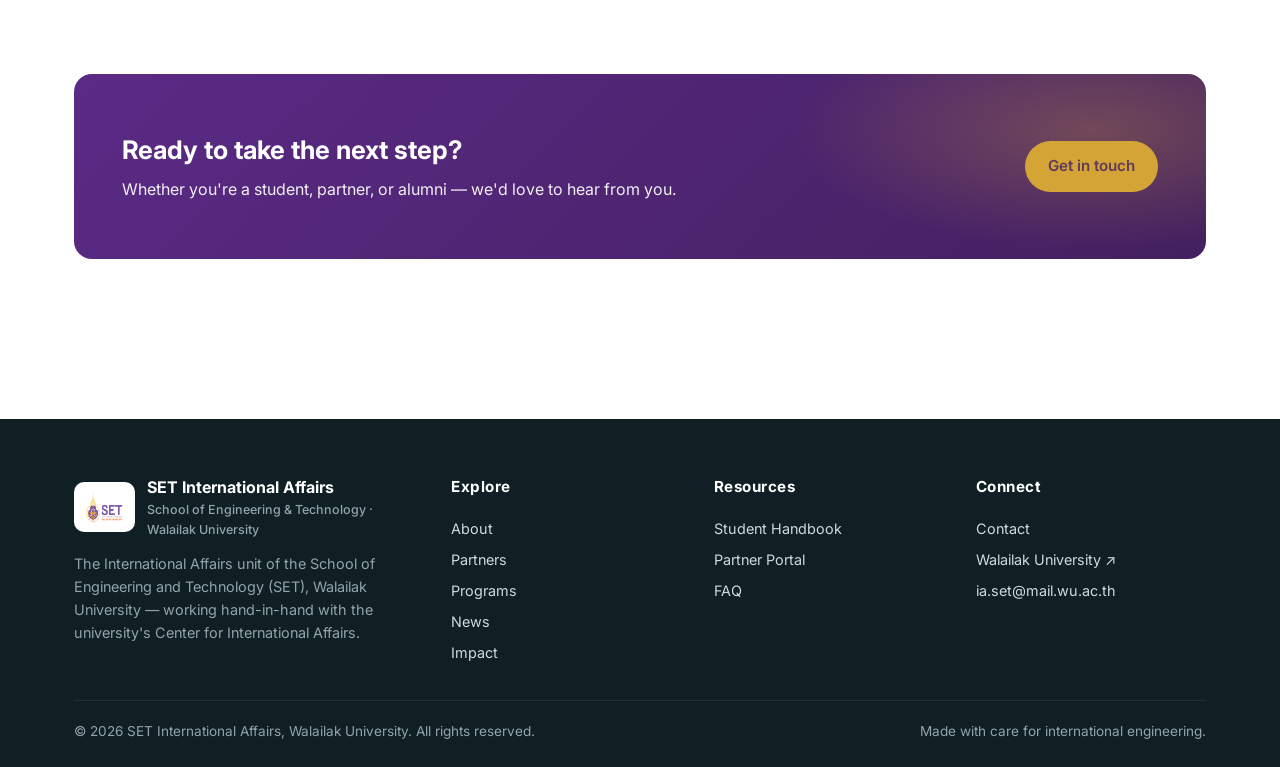
==== commit 5645eb64: "UTHM MOU renewed; add real news from university CIA site - UTHM status Renewing -> Active (renewed 2" ====
--- a/index.html
+++ b/index.html
@@ -124,7 +124,7 @@
         <div class="partner-card"><div class="flag-wrap"><img src="assets/images/flags/tw.png" alt="Flag of Taiwan" /></div><div><h4>National Chung Cheng University</h4><small>Taiwan · Study abroad</small></div></div>
         <div class="partner-card"><div class="flag-wrap"><img src="assets/images/flags/jp.png" alt="Flag of Japan" /></div><div><h4>Tokyo University of Agriculture and Technology</h4><small>Japan · MOU 2025</small></div></div>
         <div class="partner-card"><div class="flag-wrap"><img src="assets/images/flags/in.png" alt="Flag of India" /></div><div><h4>Vellore Institute of Technology</h4><small>India · MOU 2024</small></div></div>
-        <div class="partner-card"><div class="flag-wrap"><img src="assets/images/flags/my.png" alt="Flag of Malaysia" /></div><div><h4>Universiti Tun Hussein Onn Malaysia</h4><small>Malaysia · MOU</small></div></div>
+        <div class="partner-card"><div class="flag-wrap"><img src="assets/images/flags/my.png" alt="Flag of Malaysia" /></div><div><h4>Universiti Tun Hussein Onn Malaysia</h4><small>Malaysia · MOU renewed 2026</small></div></div>
         <div class="partner-card"><div class="flag-wrap"><img src="assets/images/flags/my.png" alt="Flag of Malaysia" /></div><div><h4>Universiti Malaysia Perlis</h4><small>Malaysia · MOU 2018</small></div></div>
         <div class="partner-card"><div class="flag-wrap"><img src="assets/images/flags/de.png" alt="Flag of Germany" /></div><div><h4>TH Mittelhessen University of Applied Sciences</h4><small>Germany · MOU 2024</small></div></div>
         <div class="partner-card"><div class="flag-wrap"><img src="assets/images/flags/pl.png" alt="Flag of Poland" /></div><div><h4>Częstochowa University of Technology</h4><small>Poland · Agreement 2025</small></div></div>
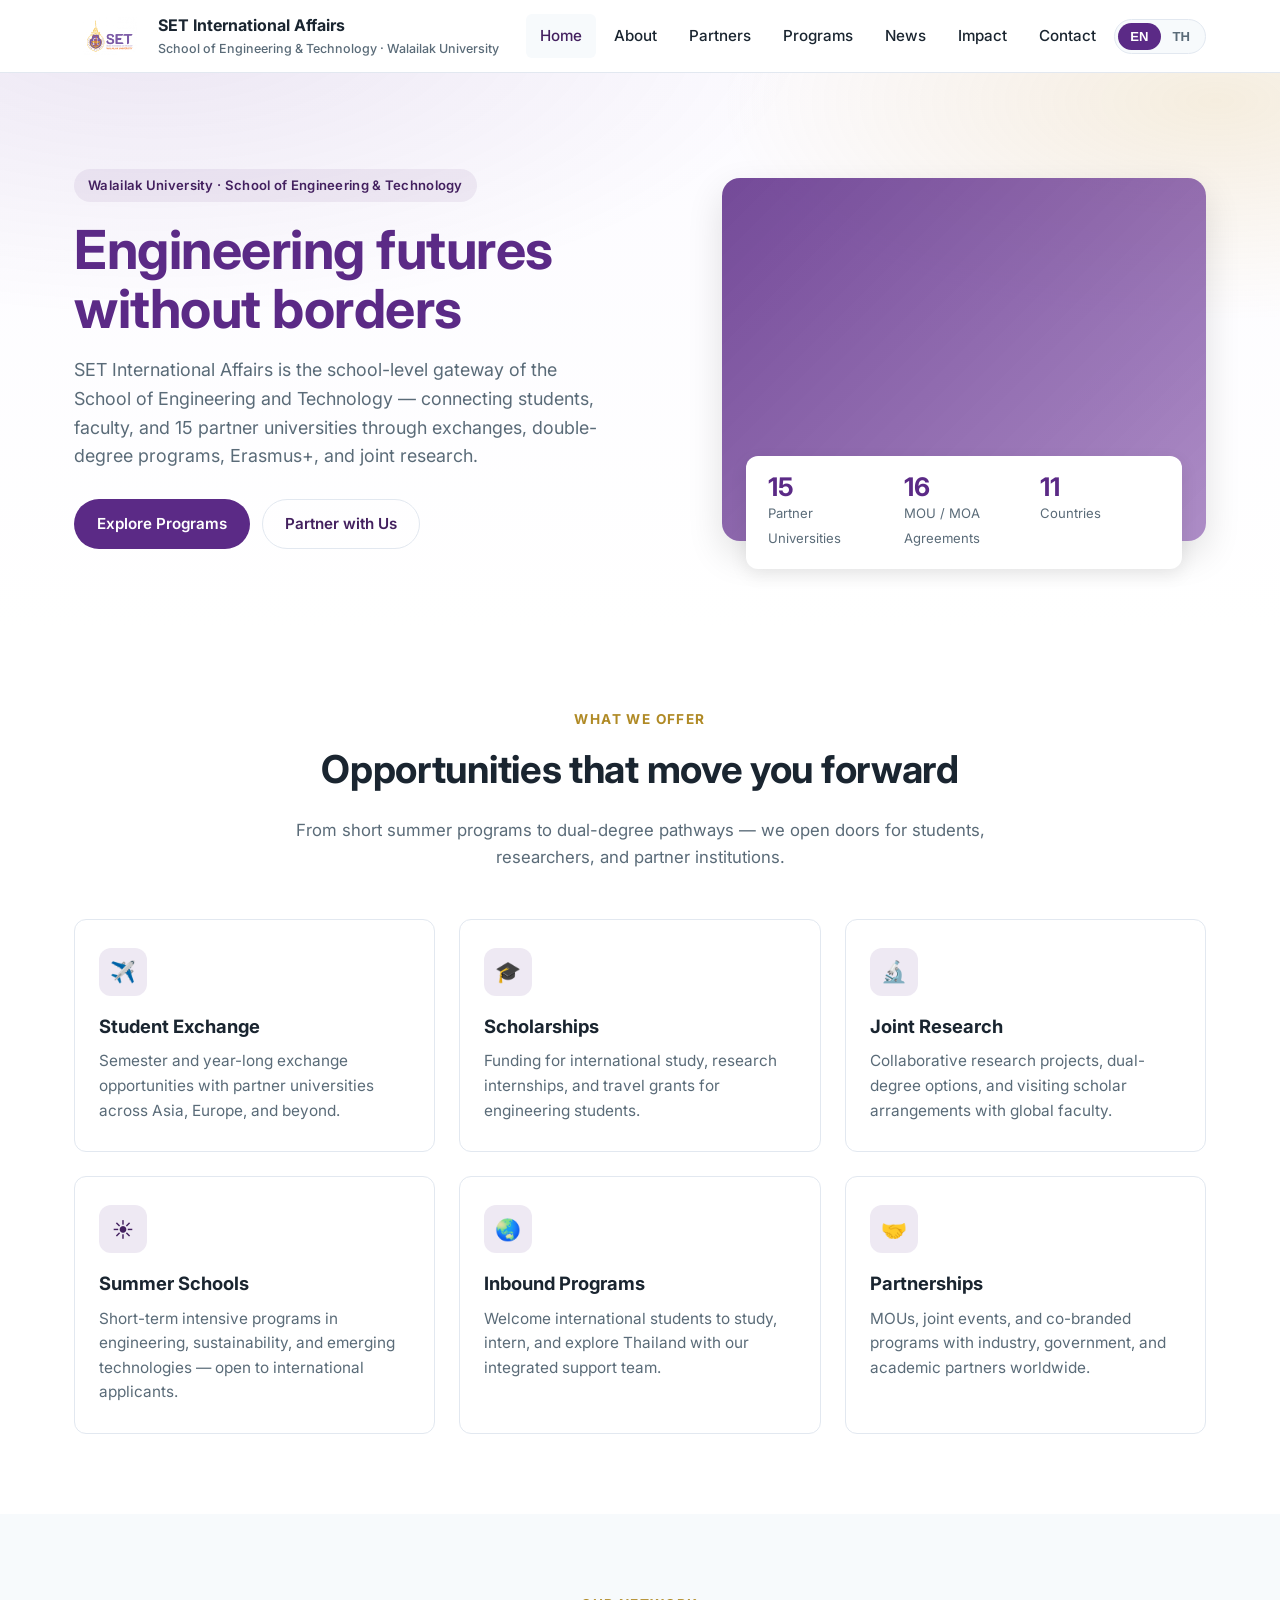
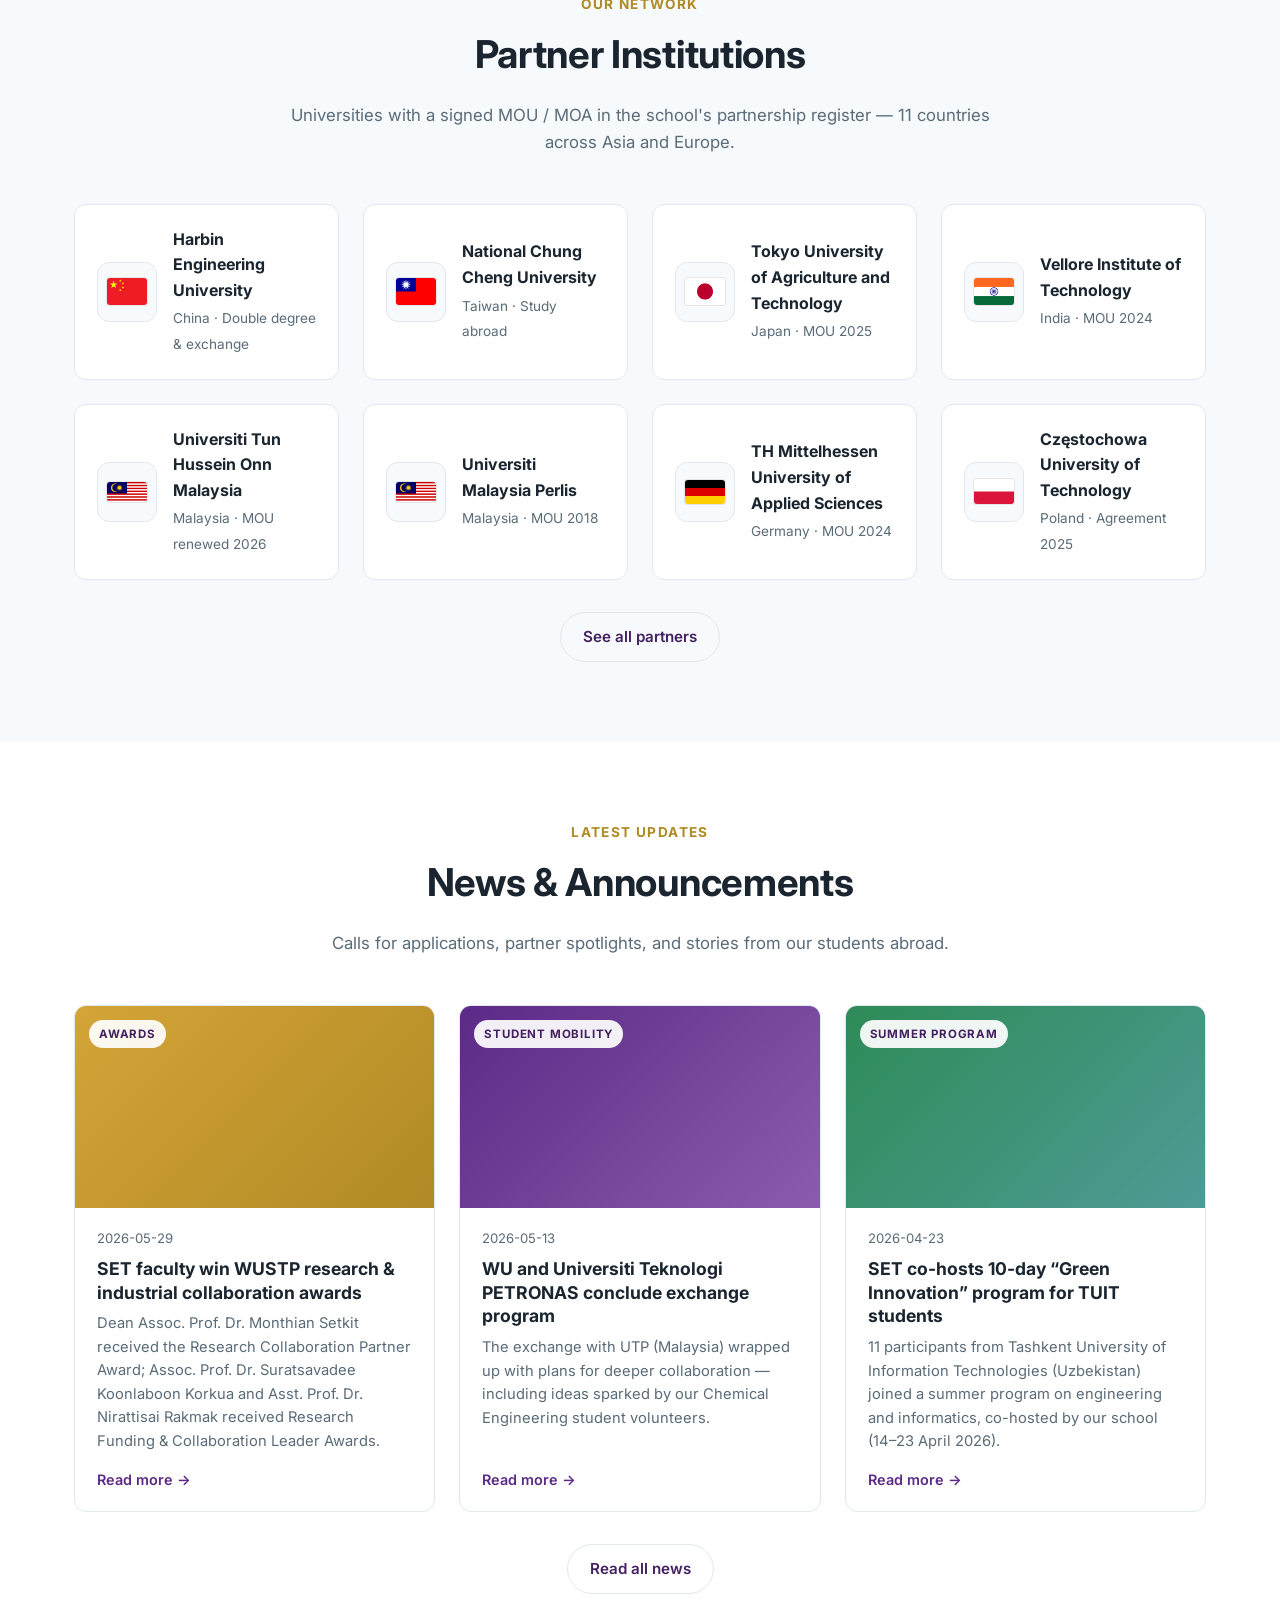
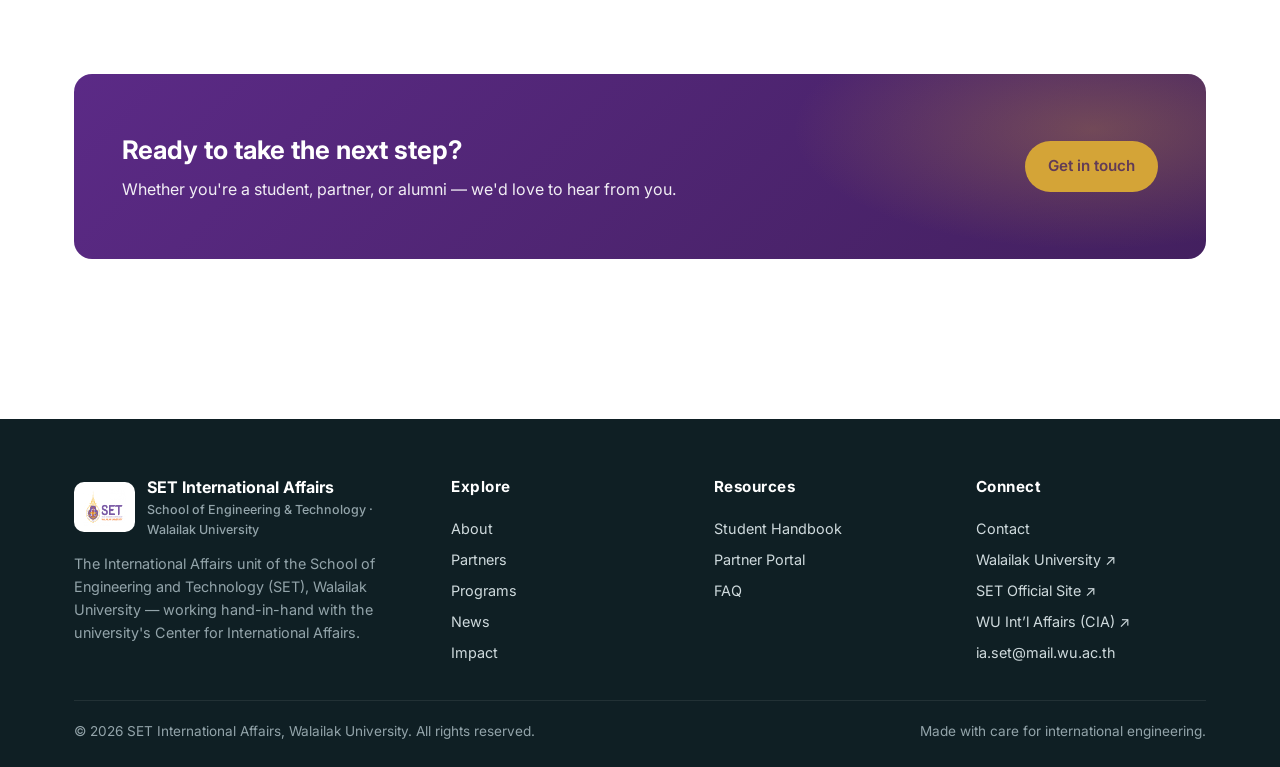
==== commit ffff3dac: "Dean promoted to Assoc. Prof.; official-site links and SET news - Dean title updated: Assoc. Prof. D" ====
--- a/index.html
+++ b/index.html
@@ -196,6 +196,8 @@
           <h4 data-i18n="footer.connect">Connect</h4>
           <a href="pages/contact.html" data-i18n="nav.contact">Contact</a>
           <a href="https://www.wu.ac.th" target="_blank" rel="noopener">Walailak University ↗</a>
+          <a href="https://engineer.wu.ac.th/en/" target="_blank" rel="noopener">SET Official Site ↗</a>
+          <a href="https://cia.wu.ac.th/" target="_blank" rel="noopener">WU Int’l Affairs (CIA) ↗</a>
           <a href="mailto:ia.set@mail.wu.ac.th">ia.set@mail.wu.ac.th</a>
         </div>
       </div>
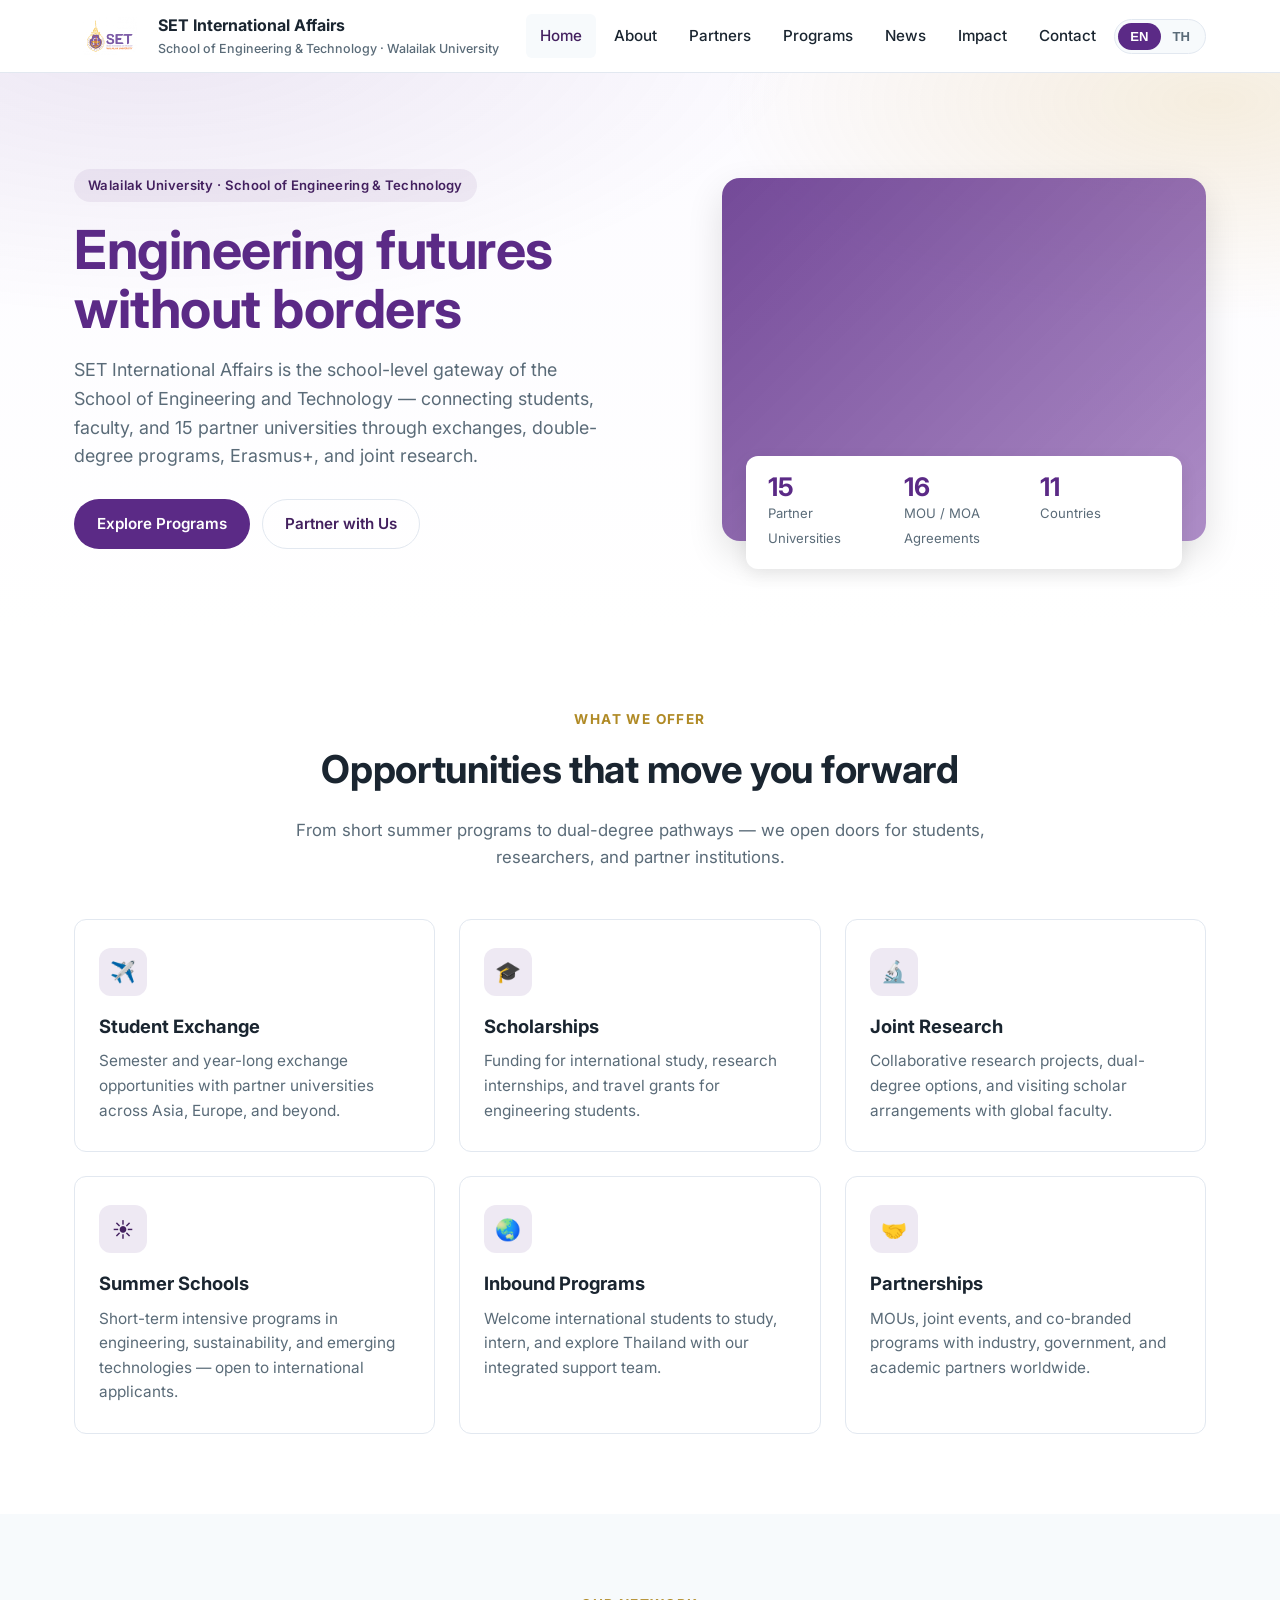
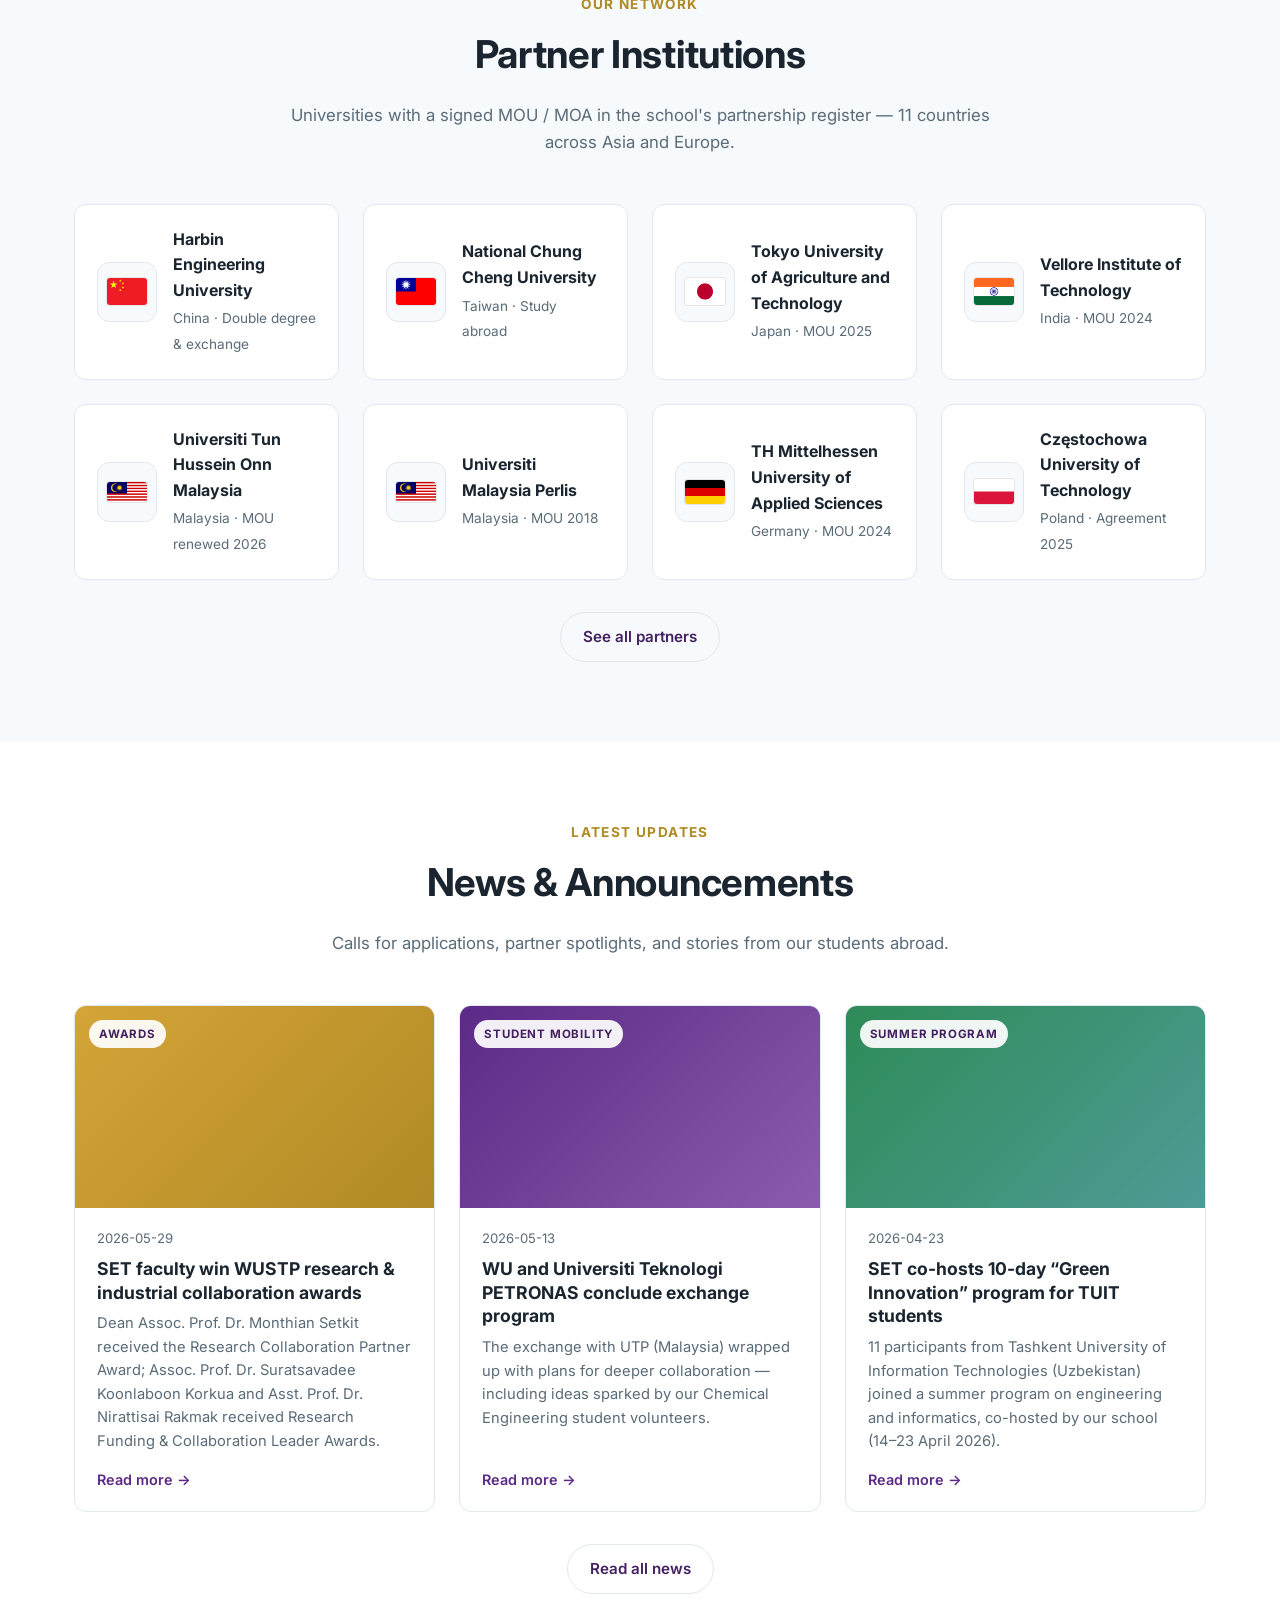
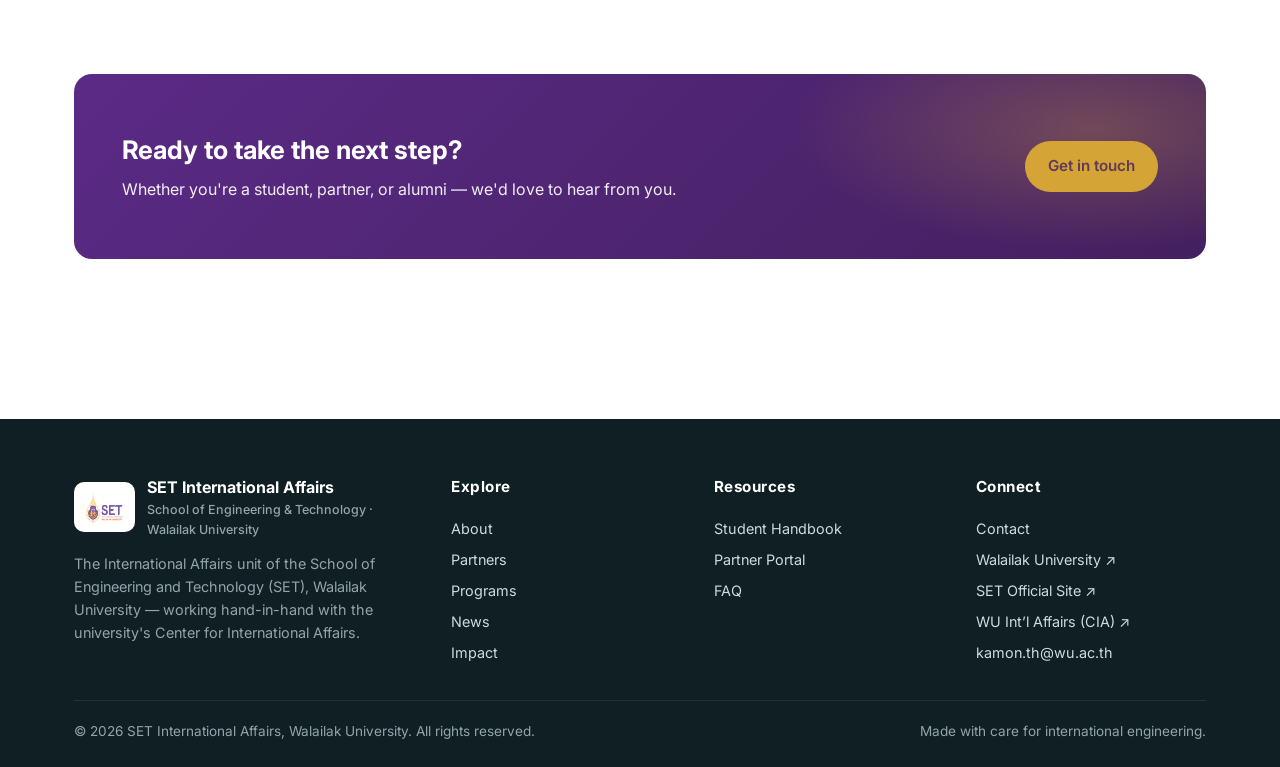
==== commit 1925b5c1: "Working contact form via FormSubmit; verified email; Jan promotions news - Contact form posts to for" ====
--- a/index.html
+++ b/index.html
@@ -198,7 +198,7 @@
           <a href="https://www.wu.ac.th" target="_blank" rel="noopener">Walailak University ↗</a>
           <a href="https://engineer.wu.ac.th/en/" target="_blank" rel="noopener">SET Official Site ↗</a>
           <a href="https://cia.wu.ac.th/" target="_blank" rel="noopener">WU Int’l Affairs (CIA) ↗</a>
-          <a href="mailto:ia.set@mail.wu.ac.th">ia.set@mail.wu.ac.th</a>
+          <a href="mailto:kamon.th@wu.ac.th">kamon.th@wu.ac.th</a>
         </div>
       </div>
       <div class="footer-bottom">
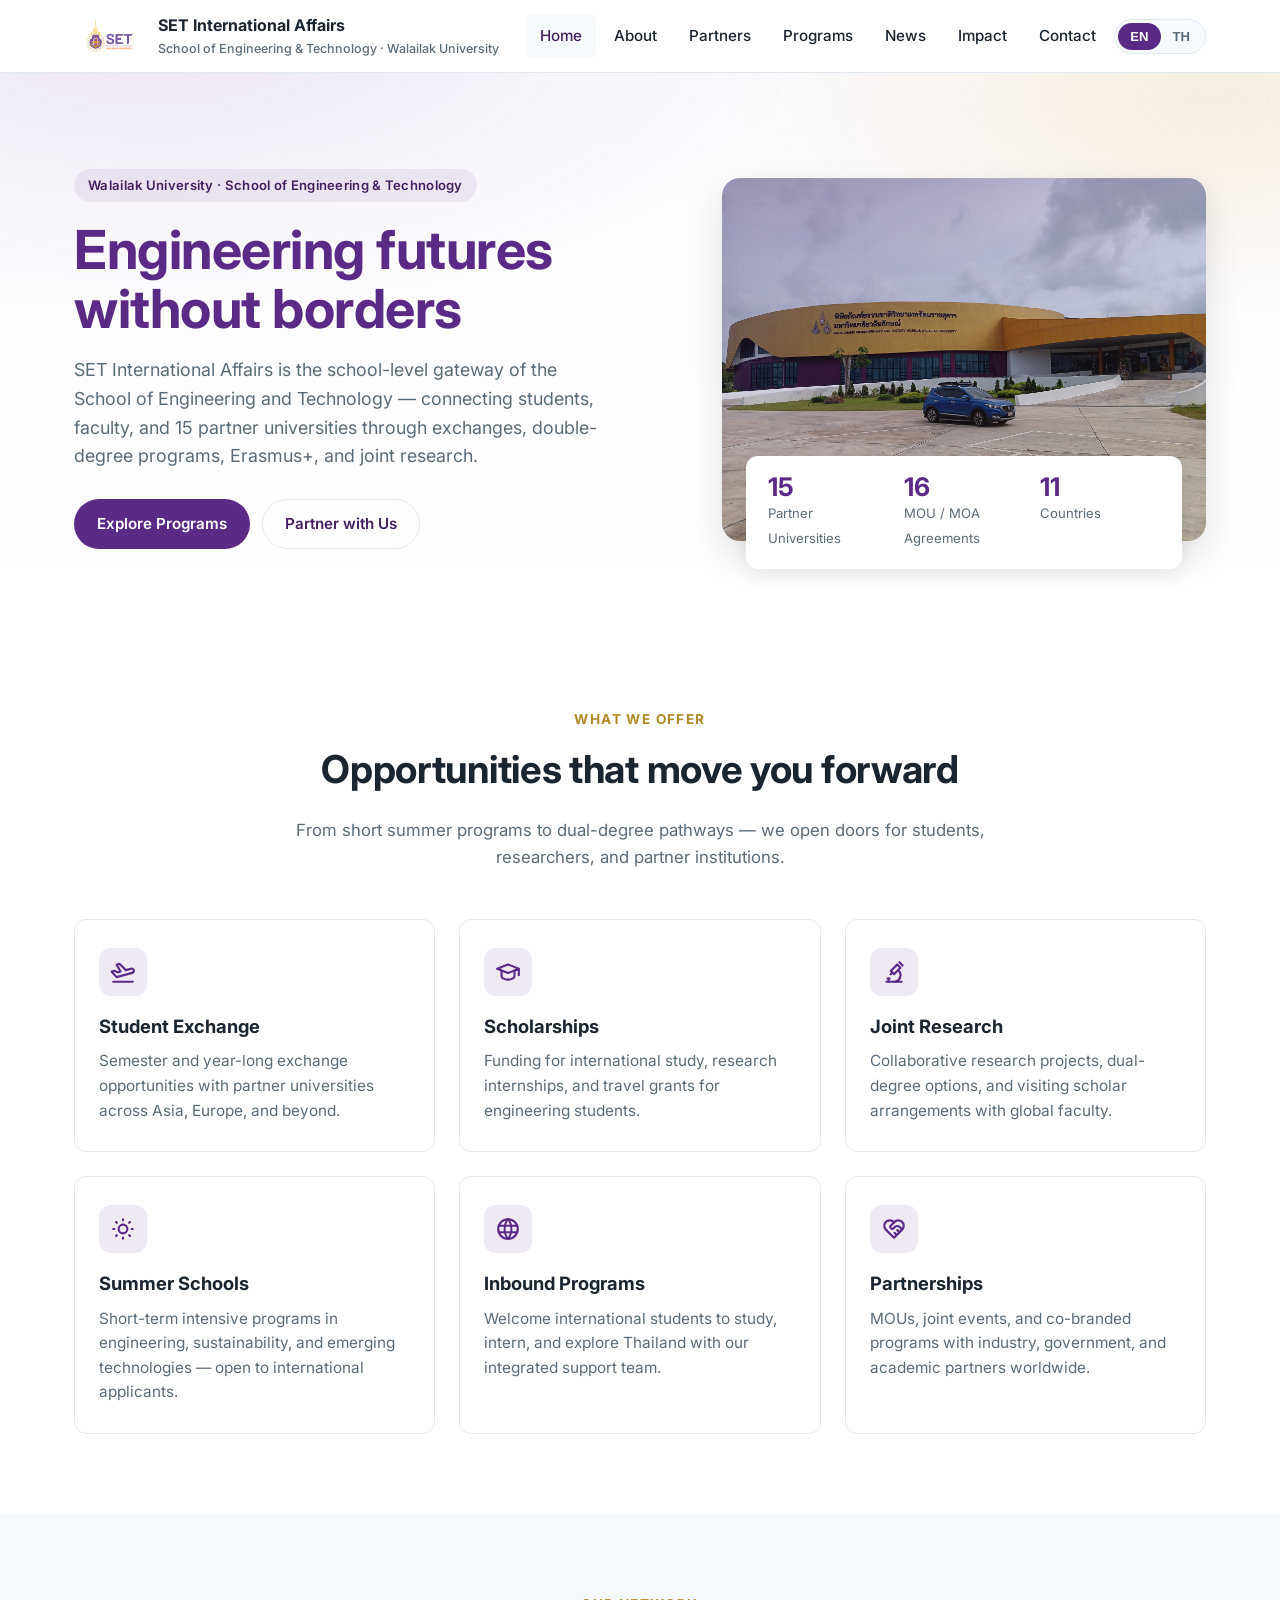
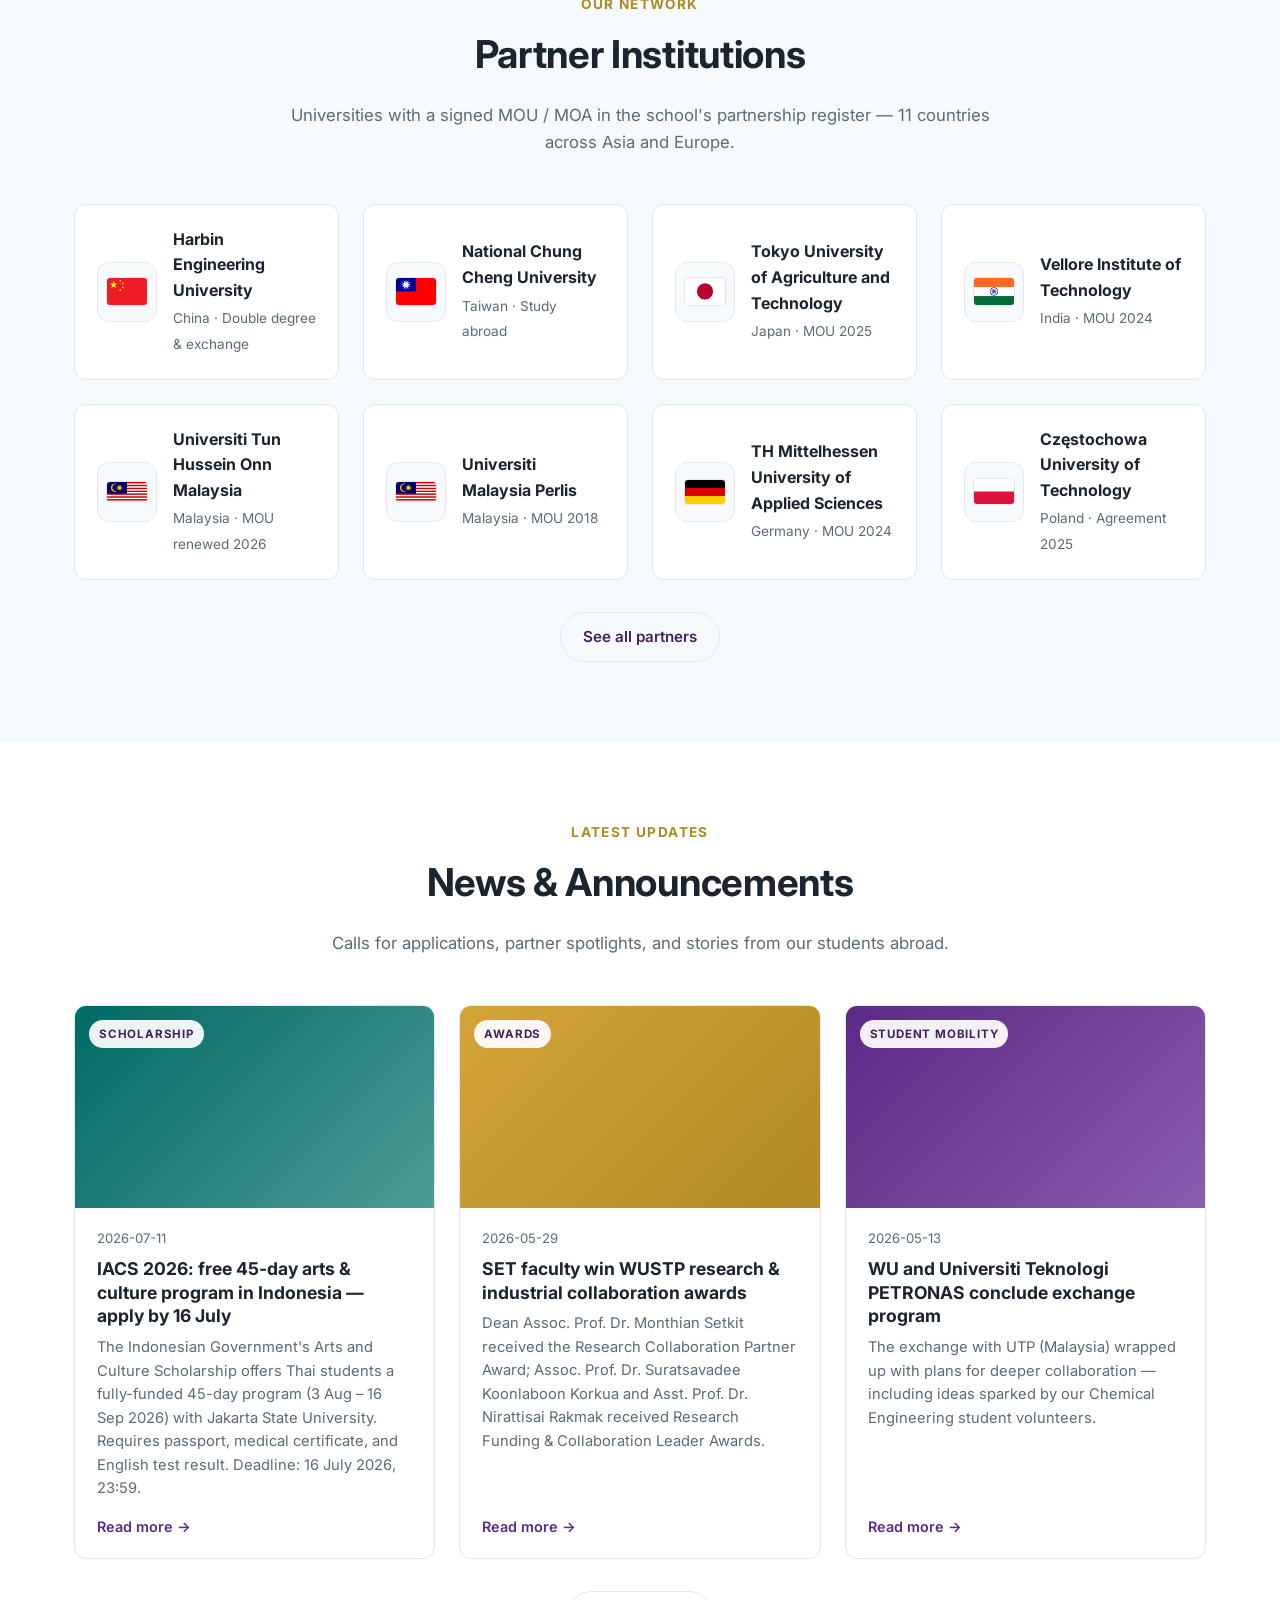
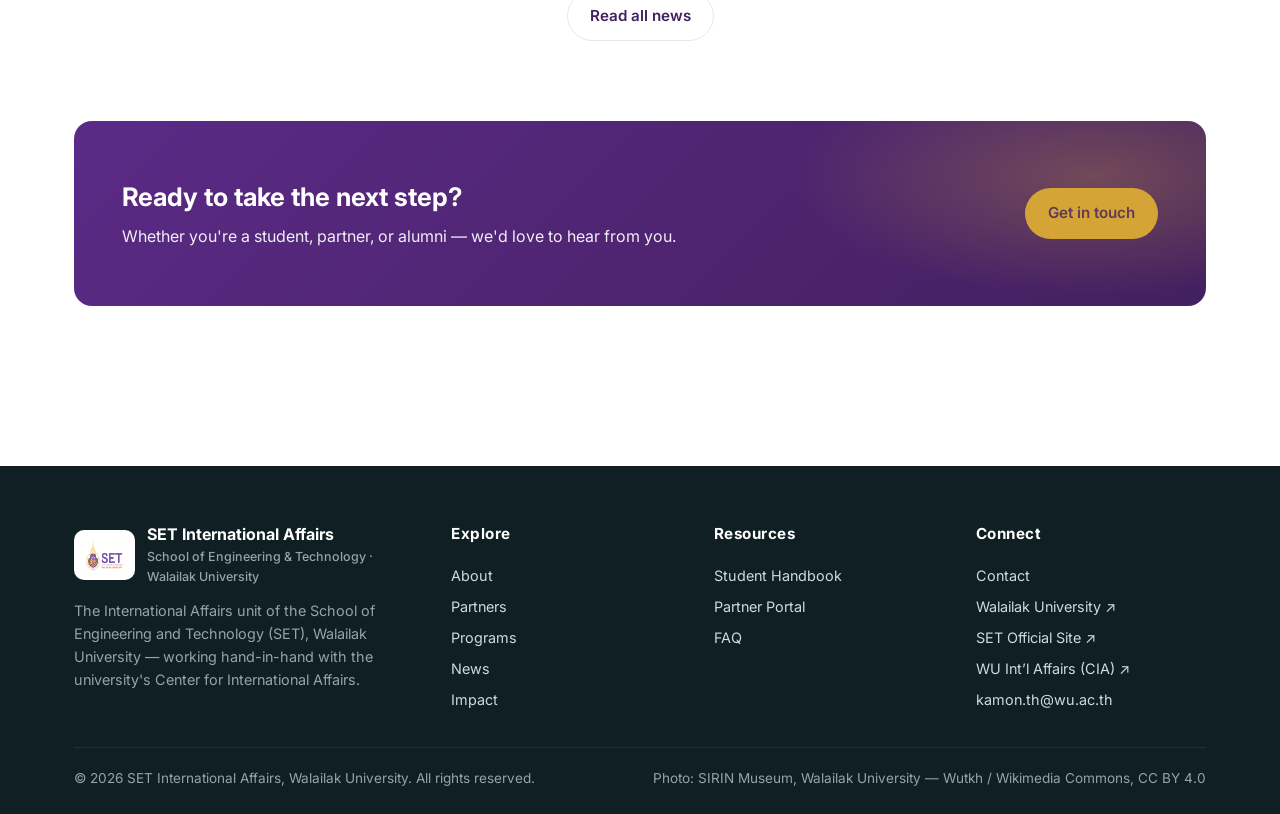
==== commit 4e6f7083: "Professional visuals: real campus photo hero + Tabler SVG icons - Hero: real SIRIN Museum photo (Wal" ====
--- a/index.html
+++ b/index.html
@@ -78,32 +78,32 @@
       </div>
       <div class="grid cols-3">
         <div class="card">
-          <div class="icon">✈️</div>
+          <div class="icon"><img src="assets/images/icons/plane-departure.svg" alt="" /></div>
           <h3 data-i18n="home.what.card1.title">Student Exchange</h3>
           <p data-i18n="home.what.card1.desc">Semester and year-long exchange opportunities with partner universities across Asia, Europe, and beyond.</p>
         </div>
         <div class="card">
-          <div class="icon">🎓</div>
+          <div class="icon"><img src="assets/images/icons/school.svg" alt="" /></div>
           <h3 data-i18n="home.what.card2.title">Scholarships</h3>
           <p data-i18n="home.what.card2.desc">Funding for international study, research internships, and travel grants for engineering students.</p>
         </div>
         <div class="card">
-          <div class="icon">🔬</div>
+          <div class="icon"><img src="assets/images/icons/microscope.svg" alt="" /></div>
           <h3 data-i18n="home.what.card3.title">Joint Research</h3>
           <p data-i18n="home.what.card3.desc">Collaborative research projects, dual-degree options, and visiting scholar arrangements with global faculty.</p>
         </div>
         <div class="card">
-          <div class="icon">☀️</div>
+          <div class="icon"><img src="assets/images/icons/sun.svg" alt="" /></div>
           <h3 data-i18n="home.what.card4.title">Summer Schools</h3>
           <p data-i18n="home.what.card4.desc">Short-term intensive programs in engineering, sustainability, and emerging technologies — open to international applicants.</p>
         </div>
         <div class="card">
-          <div class="icon">🌏</div>
+          <div class="icon"><img src="assets/images/icons/world.svg" alt="" /></div>
           <h3 data-i18n="home.what.card5.title">Inbound Programs</h3>
           <p data-i18n="home.what.card5.desc">Welcome international students to study, intern, and explore Thailand with our integrated support team.</p>
         </div>
         <div class="card">
-          <div class="icon">🤝</div>
+          <div class="icon"><img src="assets/images/icons/heart-handshake.svg" alt="" /></div>
           <h3 data-i18n="home.what.card6.title">Partnerships</h3>
           <p data-i18n="home.what.card6.desc">MOUs, joint events, and co-branded programs with industry, government, and academic partners worldwide.</p>
         </div>
@@ -203,7 +203,7 @@
       </div>
       <div class="footer-bottom">
         <span data-i18n="footer.copyright">© 2026 SET International Affairs, Walailak University. All rights reserved.</span>
-        <span>Made with care for international engineering.</span>
+        <span>Photo: SIRIN Museum, Walailak University — Wutkh / Wikimedia Commons, CC BY 4.0</span>
       </div>
     </div>
   </footer>
--- a/assets/css/style.css
+++ b/assets/css/style.css
@@ -242,9 +242,11 @@
   position: relative;
   aspect-ratio: 4/3;
   border-radius: var(--radius-lg);
-  background:
-    linear-gradient(135deg, rgba(91,42,134,.85), rgba(138,92,174,.7)),
-    url("https://images.unsplash.com/photo-1523050854058-8df90110c9f1?auto=format&fit=crop&w=1200&q=70") center/cover;
+  background-image:
+    linear-gradient(165deg, rgba(67,32,95,.42) 0%, rgba(91,42,134,.10) 45%, rgba(212,164,55,.12) 100%),
+    url("../images/hero-campus.jpg");
+  background-size: cover;
+  background-position: center 30%;
   box-shadow: var(--shadow-lg);
 }
 .hero-stats {
@@ -317,6 +319,7 @@
   box-shadow: var(--shadow-md);
   border-color: rgba(91,42,134,.25);
 }
+.card .icon img, .discipline .d-ic img { width: 26px; height: 26px; display: inline-block; }
 .card .icon {
   width: 48px; height: 48px;
   border-radius: 12px;
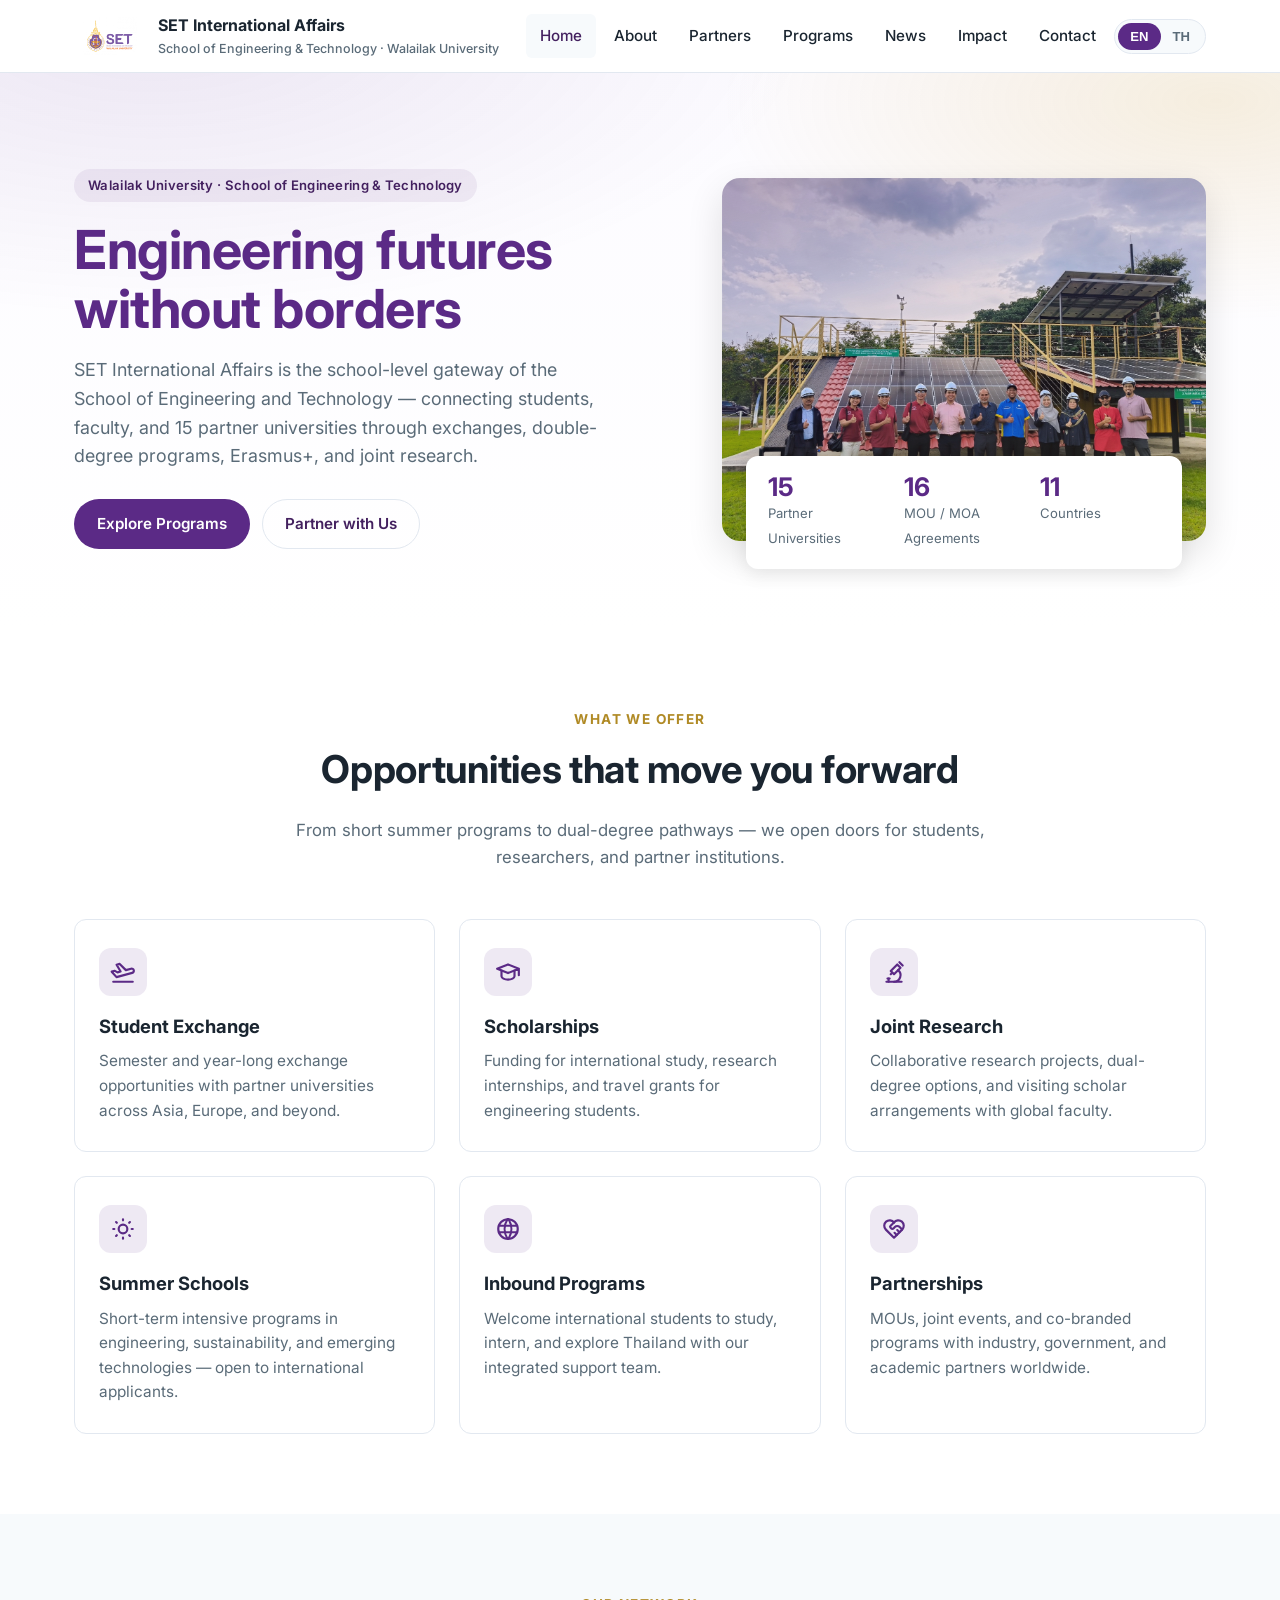
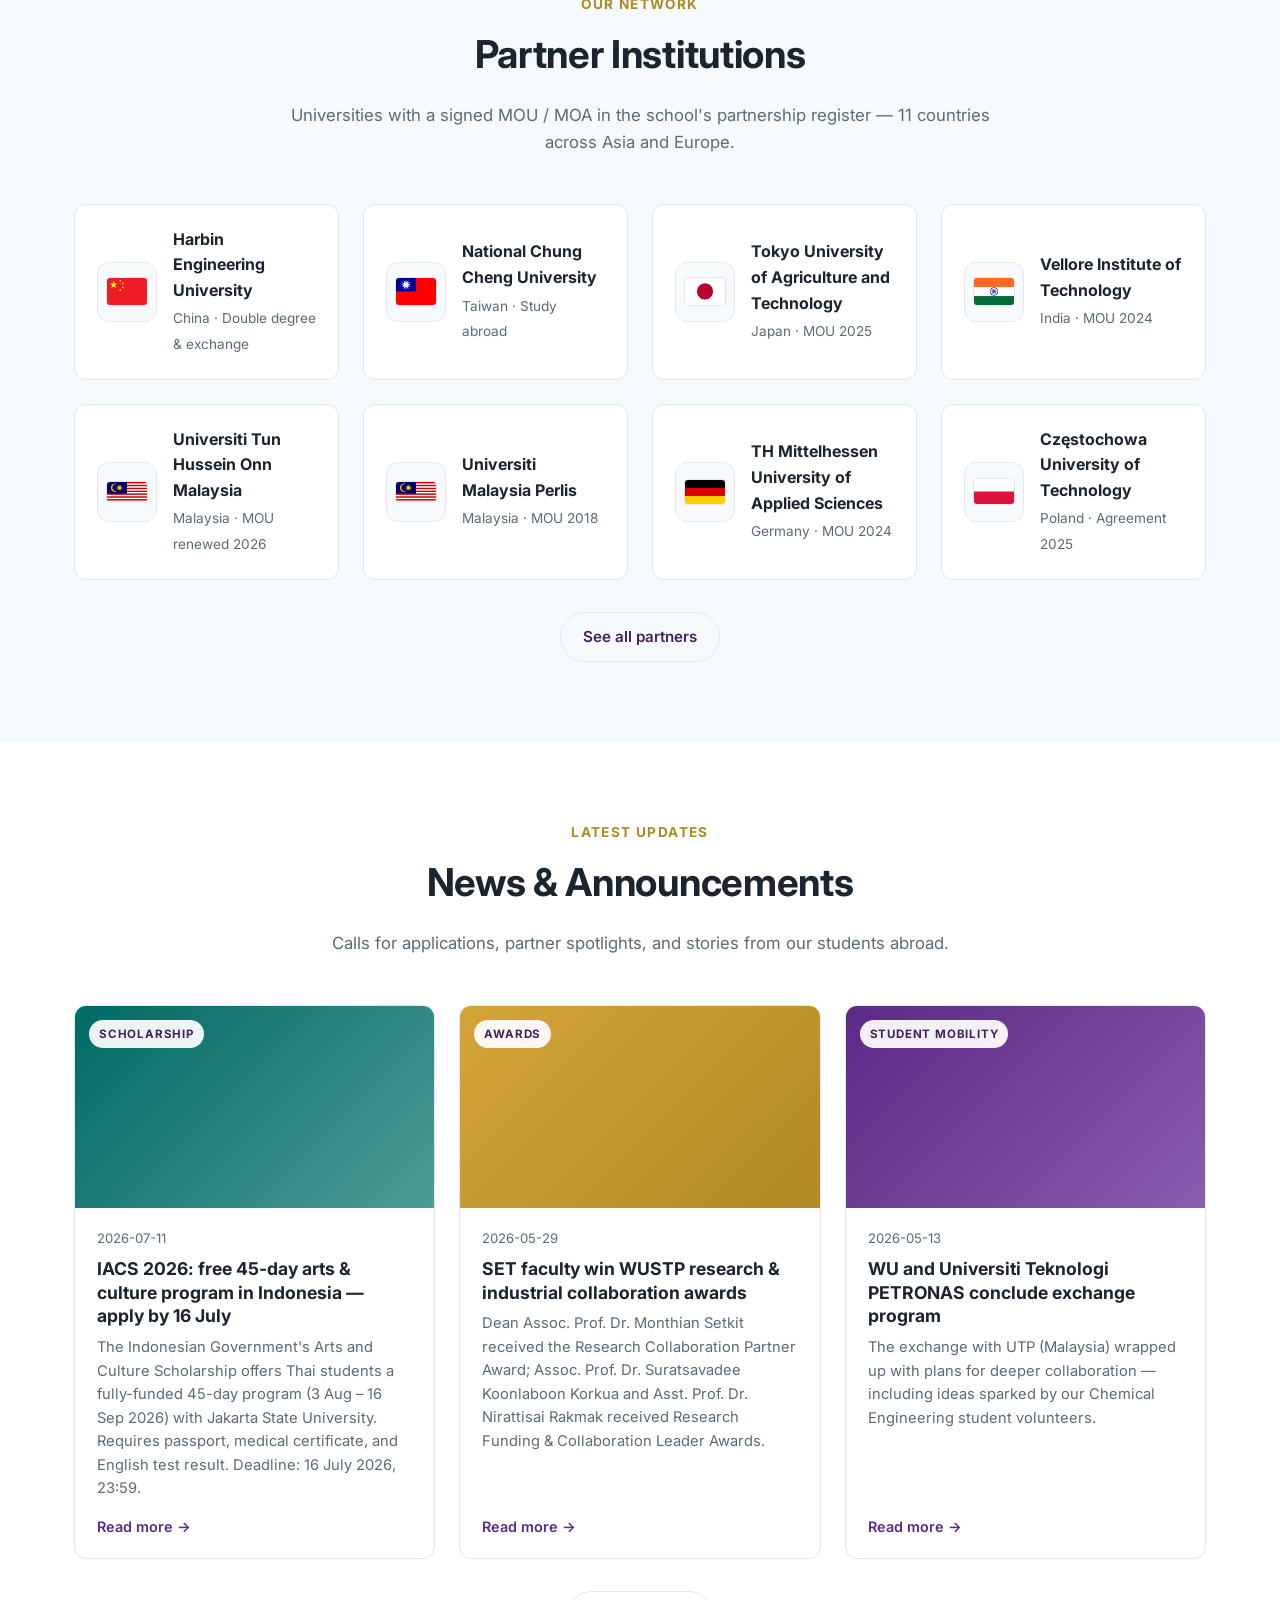
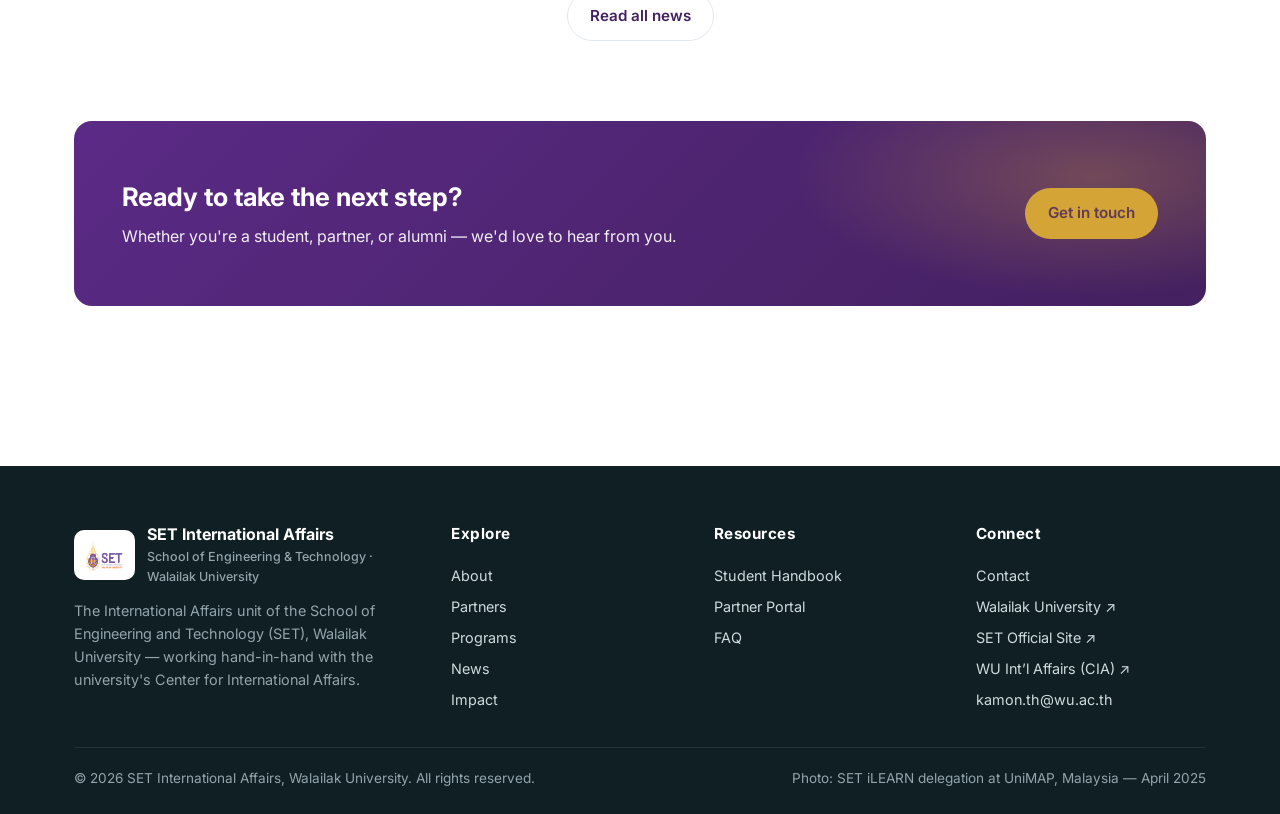
==== commit 5db6b9b5: "Use own iLEARN delegation photo as hero; fix About label; drop example infographic - Hero: real SET " ====
--- a/index.html
+++ b/index.html
@@ -203,7 +203,7 @@
       </div>
       <div class="footer-bottom">
         <span data-i18n="footer.copyright">© 2026 SET International Affairs, Walailak University. All rights reserved.</span>
-        <span>Photo: SIRIN Museum, Walailak University — Wutkh / Wikimedia Commons, CC BY 4.0</span>
+        <span>Photo: SET iLEARN delegation at UniMAP, Malaysia — April 2025</span>
       </div>
     </div>
   </footer>
--- a/assets/css/style.css
+++ b/assets/css/style.css
@@ -244,9 +244,9 @@
   border-radius: var(--radius-lg);
   background-image:
     linear-gradient(165deg, rgba(67,32,95,.42) 0%, rgba(91,42,134,.10) 45%, rgba(212,164,55,.12) 100%),
-    url("../images/hero-campus.jpg");
+    url("../images/hero-set.jpg");
   background-size: cover;
-  background-position: center 30%;
+  background-position: center 38%;
   box-shadow: var(--shadow-lg);
 }
 .hero-stats {
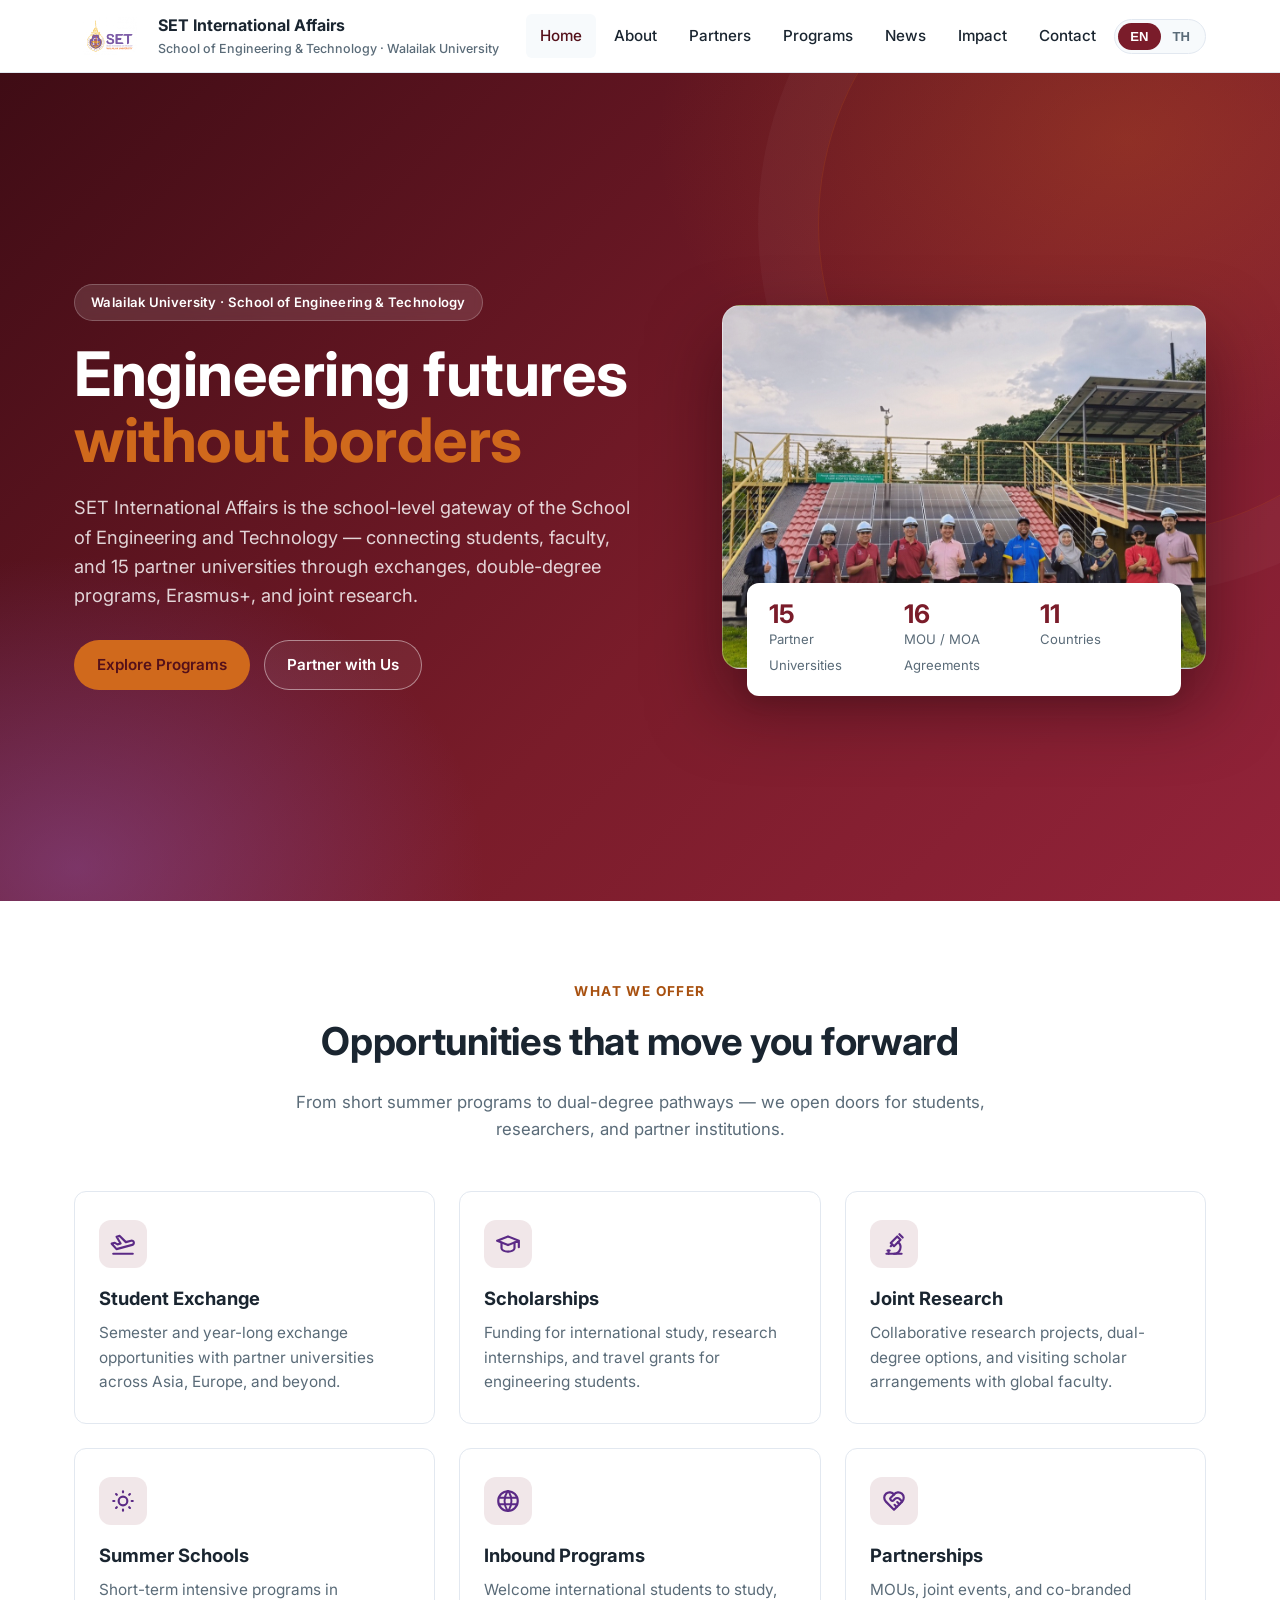
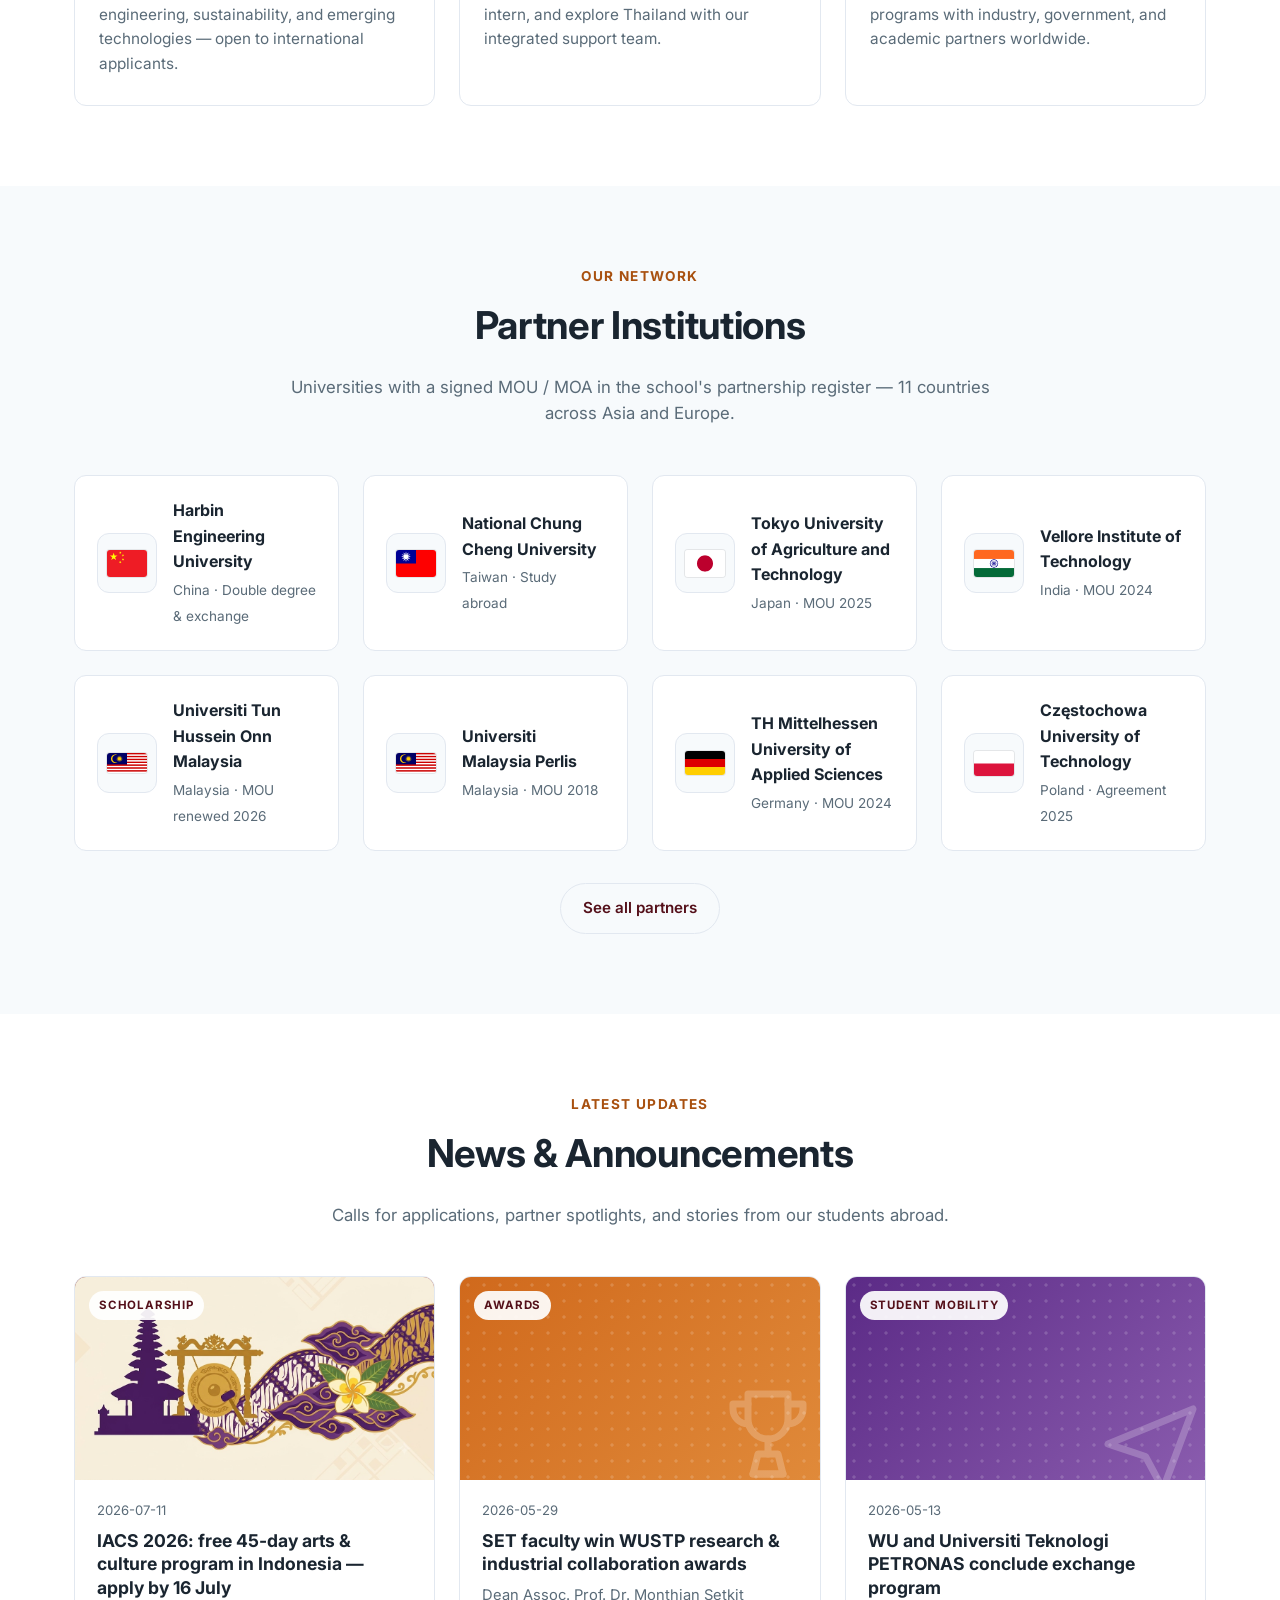
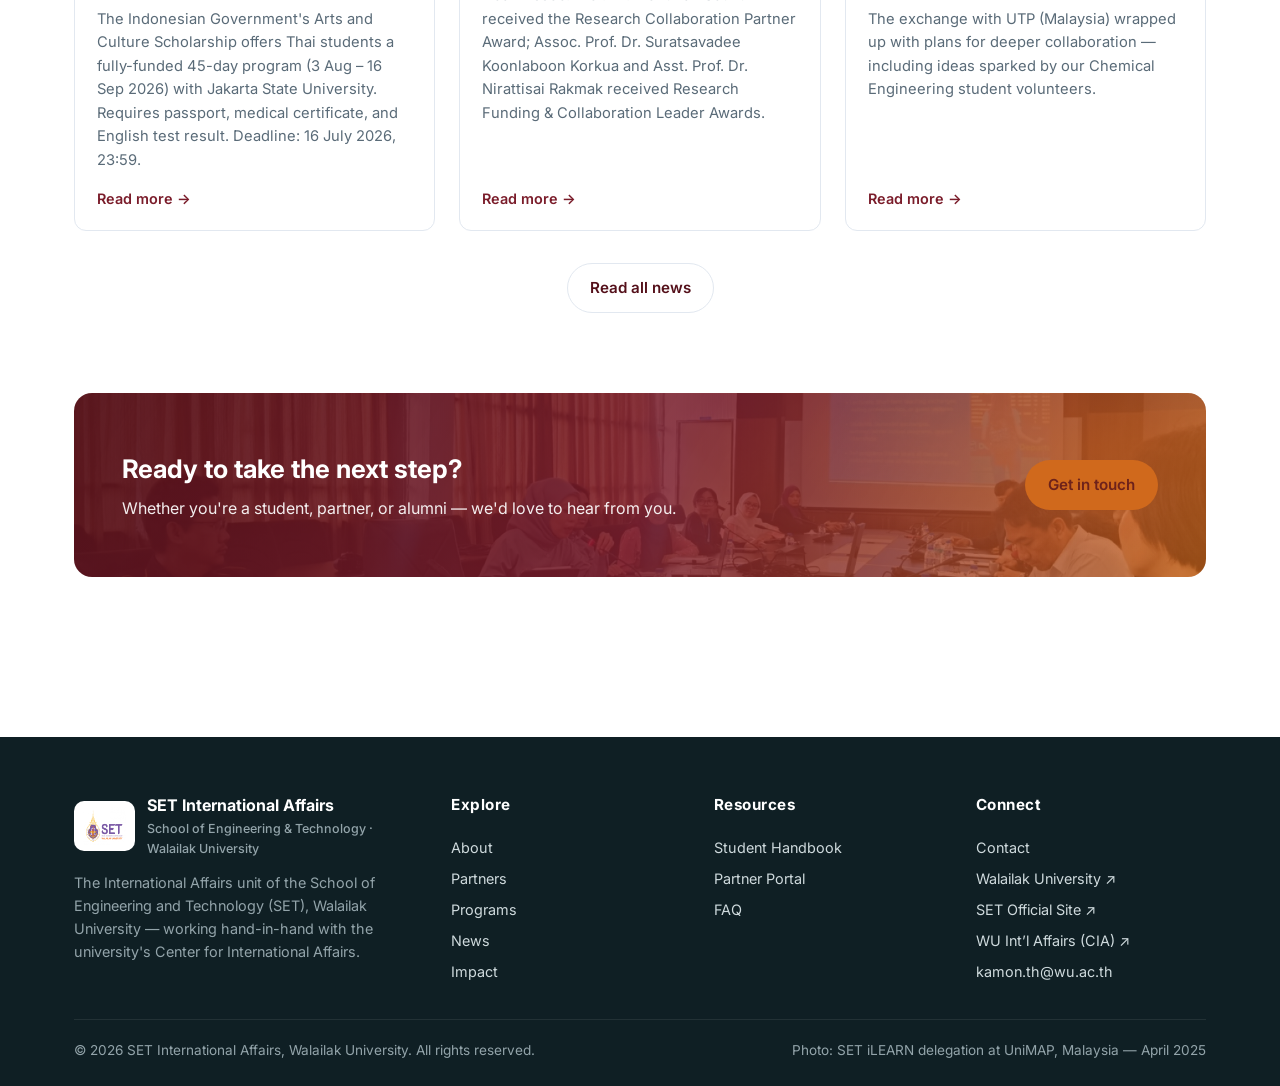
==== commit 91122208: "Add supplementary imagery: partner world map, activity gallery, CTA photo - Partner world map (real " ====
--- a/index.html
+++ b/index.html
@@ -154,7 +154,7 @@
   <!-- CTA banner -->
   <section style="padding-top:0;">
     <div class="container">
-      <div class="cta-banner">
+      <div class="cta-banner has-bg">
         <div>
           <h2 data-i18n="home.cta.title">Ready to take the next step?</h2>
           <p data-i18n="home.cta.sub">Whether you're a student, partner, or alumni — we'd love to hear from you.</p>
--- a/assets/css/style.css
+++ b/assets/css/style.css
@@ -5,18 +5,18 @@
    =========================================================== */
 
 :root {
-  /* Walailak / SET brand palette: crest purple + warm gold accent */
+  /* Walailak / SET brand palette: Engineering maroon + orange, purple accent */
   --color-bg: #ffffff;
   --color-surface: #f7fafc;
   --color-surface-2: #eef3f6;
   --color-border: #e2e8f0;
   --color-text: #1a2530;
   --color-text-muted: #5a6b78;
-  --color-primary: #5b2a86;       /* SET / Walailak purple */
-  --color-primary-dark: #43205f;
-  --color-primary-light: #8a5cae;
-  --color-accent: #d4a437;        /* gold */
-  --color-accent-dark: #b08a25;
+  --color-primary: #7a1c2a;       /* SET / Walailak purple */
+  --color-primary-dark: #54101a;
+  --color-primary-light: #a8515f;
+  --color-accent: #d0691c;        /* gold */
+  --color-accent-dark: #a8500f;
   --color-success: #2e8b57;
   --color-danger: #c0392b;
 
@@ -199,12 +199,25 @@
 /* ----------------------- Hero ----------------------- */
 .hero {
   position: relative;
-  padding: 96px 0 80px;
+  min-height: calc(100vh - var(--header-h));
+  display: flex;
+  align-items: center;
+  padding: 56px 0;
+  color: #fff;
   background:
-    radial-gradient(1100px 500px at 12% -10%, rgba(91,42,134,.10), transparent 60%),
-    radial-gradient(900px 400px at 95% 5%, rgba(212,164,55,.16), transparent 55%),
-    linear-gradient(180deg, #fcfbff 0%, #ffffff 100%);
+    radial-gradient(760px 520px at 88% 8%, rgba(208,105,28,.26), transparent 62%),
+    radial-gradient(680px 520px at 6% 96%, rgba(150,96,196,.42), transparent 60%),
+    linear-gradient(135deg, #3f0c15 0%, #7a1c2a 58%, #93233a 100%);
   overflow: hidden;
+}
+.hero > .container { position: relative; z-index: 1; width: 100%; }
+.hero::after {
+  content: "";
+  position: absolute; right: -160px; top: -160px;
+  width: 620px; height: 620px; border-radius: 50%;
+  border: 1.5px solid rgba(208,105,28,.18);
+  box-shadow: 0 0 0 60px rgba(255,255,255,.03);
+  pointer-events: none;
 }
 .hero-grid {
   display: grid;
@@ -214,40 +227,48 @@
 }
 .hero-eyebrow {
   display: inline-block;
-  background: rgba(91,42,134,.08);
-  color: var(--color-primary-dark);
-  padding: 6px 14px;
+  background: rgba(255,255,255,.12);
+  color: #fff;
+  border: 1px solid rgba(255,255,255,.22);
+  padding: 7px 16px;
   border-radius: 999px;
   font-weight: 600;
   font-size: .82rem;
   letter-spacing: .3px;
-  margin-bottom: 18px;
+  margin-bottom: 20px;
+  backdrop-filter: blur(4px);
 }
 .hero h1 {
   font-family: var(--font-display);
-  font-size: clamp(2rem, 4.2vw, 3.4rem);
-  line-height: 1.1;
-  margin: 0 0 18px;
+  font-size: clamp(2.2rem, 4.8vw, 4rem);
+  line-height: 1.08;
+  margin: 0 0 20px;
   letter-spacing: -.5px;
 }
-.hero h1 span { color: var(--color-primary); }
+.hero h1 span { color: #fff; }
+.hero h1 span[data-i18n="home.title.highlight"] { color: var(--color-accent); }
 .hero p.lead {
-  font-size: 1.12rem;
-  color: var(--color-text-muted);
-  max-width: 540px;
-  margin: 0 0 28px;
-}
-.hero-cta { display: flex; gap: 12px; flex-wrap: wrap; }
+  font-size: 1.14rem;
+  color: rgba(255,255,255,.82);
+  max-width: 560px;
+  margin: 0 0 30px;
+}
+.hero-cta { display: flex; gap: 14px; flex-wrap: wrap; }
+.hero .btn-primary { background: var(--color-accent); color: #54101a; }
+.hero .btn-primary:hover { background: #e08a3a; color: #2a0910; box-shadow: 0 12px 28px rgba(208,105,28,.35); }
+.hero .btn-ghost { background: rgba(255,255,255,.06); color: #fff; border-color: rgba(255,255,255,.45); }
+.hero .btn-ghost:hover { background: rgba(255,255,255,.16); color: #fff; }
 .hero-visual {
   position: relative;
   aspect-ratio: 4/3;
   border-radius: var(--radius-lg);
   background-image:
-    linear-gradient(165deg, rgba(67,32,95,.42) 0%, rgba(91,42,134,.10) 45%, rgba(212,164,55,.12) 100%),
+    linear-gradient(165deg, rgba(63,12,21,.18) 0%, rgba(122,28,42,.05) 50%, rgba(208,105,28,.10) 100%),
     url("../images/hero-set.jpg");
   background-size: cover;
   background-position: center 38%;
-  box-shadow: var(--shadow-lg);
+  border: 1px solid rgba(255,255,255,.28);
+  box-shadow: 0 34px 70px rgba(30,6,12,.5);
 }
 .hero-stats {
   position: absolute;
@@ -317,13 +338,13 @@
 .card:hover {
   transform: translateY(-3px);
   box-shadow: var(--shadow-md);
-  border-color: rgba(91,42,134,.25);
+  border-color: rgba(122,28,42,.25);
 }
 .card .icon img, .discipline .d-ic img { width: 26px; height: 26px; display: inline-block; }
 .card .icon {
   width: 48px; height: 48px;
   border-radius: 12px;
-  background: rgba(91,42,134,.10);
+  background: rgba(122,28,42,.10);
   color: var(--color-primary-dark);
   display: grid; place-items: center;
   font-size: 1.3rem;
@@ -404,6 +425,23 @@
   font-weight: 600;
   font-size: .9rem;
 }
+.news-card .cover { overflow: hidden; }
+.news-card .cover .tag { z-index: 3; }
+.news-card .cover::after {
+  content: "";
+  position: absolute; inset: 0; z-index: 1;
+  background-image: radial-gradient(rgba(255,255,255,.16) 1.5px, transparent 1.7px);
+  background-size: 16px 16px;
+  pointer-events: none;
+}
+.news-card .cover .cover-ic {
+  position: absolute; right: -8px; bottom: -14px; z-index: 2;
+  width: 120px; height: 120px; opacity: .22; pointer-events: none;
+}
+.news-card .cover .cover-ic svg { width: 100%; height: 100%; display: block; }
+.news-card .cover.has-img { background: var(--color-surface-2); }
+.news-card .cover.has-img::after { display: none; }
+.news-card .cover .cover-img { position: absolute; inset: 0; width: 100%; height: 100%; object-fit: cover; z-index: 0; }
 
 /* Program cards */
 .program {
@@ -447,7 +485,7 @@
   content: "";
   position: absolute;
   inset: 0;
-  background: radial-gradient(500px 200px at 90% 30%, rgba(212,164,55,.30), transparent 60%);
+  background: radial-gradient(500px 200px at 90% 30%, rgba(208,105,28,.30), transparent 60%);
   pointer-events: none;
 }
 .cta-banner h2 {
@@ -459,30 +497,56 @@
 
 /* ----------------------- Page header (subpages) ----------------------- */
 .page-hero {
-  padding: 64px 0 48px;
-  background:
-    radial-gradient(800px 300px at 10% 10%, rgba(91,42,134,.10), transparent 60%),
-    var(--color-surface);
-  border-bottom: 1px solid var(--color-border);
+  position: relative;
+  padding: 84px 0 68px;
+  color: #fff;
+  background-color: #3f0c15;
+  background-image:
+    linear-gradient(100deg, #3f0c15 0%, rgba(63,12,21,.95) 38%, rgba(122,28,42,.66) 64%, rgba(122,28,42,.26) 100%),
+    var(--ph, radial-gradient(620px 320px at 90% 18%, rgba(208,105,28,.20), transparent 62%));
+  background-size: cover;
+  background-position: right center;
+  border-bottom: 1px solid rgba(255,255,255,.08);
+  overflow: hidden;
+}
+.page-hero::after {
+  content: "";
+  position: absolute; right: -120px; top: -150px;
+  width: 440px; height: 440px; border-radius: 50%;
+  border: 1.5px solid rgba(208,105,28,.15);
+  pointer-events: none;
+}
+.page-hero .container { position: relative; z-index: 1; }
+.page-hero.ph-about    { --ph: url("../images/pagehero/about.jpg"); }
+.page-hero.ph-partners { --ph: url("../images/pagehero/partners.jpg"); }
+.page-hero.ph-programs { --ph: url("../images/pagehero/programs.jpg"); }
+.page-hero.ph-abstract { --ph: radial-gradient(620px 320px at 88% 18%, rgba(208,105,28,.24), transparent 62%); }
+@media (max-width: 700px) {
+  .page-hero {
+    background-image:
+      linear-gradient(100deg, rgba(63,12,21,.97) 0%, rgba(63,12,21,.9) 100%),
+      var(--ph, none);
+  }
 }
 .page-hero h1 {
   margin: 0 0 10px;
   font-size: clamp(1.8rem, 3.5vw, 2.6rem);
   letter-spacing: -.4px;
+  color: #fff;
 }
 .page-hero p {
   margin: 0;
-  color: var(--color-text-muted);
+  color: rgba(255,255,255,.84);
   font-size: 1.05rem;
   max-width: 720px;
 }
 .breadcrumb {
   font-size: .85rem;
-  color: var(--color-text-muted);
+  color: rgba(255,255,255,.72);
   margin-bottom: 14px;
 }
-.breadcrumb a { color: var(--color-text-muted); }
-.breadcrumb a:hover { color: var(--color-primary-dark); }
+.breadcrumb a { color: rgba(255,255,255,.82); }
+.breadcrumb a:hover { color: #fff; }
 
 /* ----------------------- Forms ----------------------- */
 .form-card {
@@ -516,7 +580,7 @@
 .field textarea:focus {
   outline: 0;
   border-color: var(--color-primary);
-  box-shadow: 0 0 0 4px rgba(91,42,134,.12);
+  box-shadow: 0 0 0 4px rgba(122,28,42,.12);
 }
 .field textarea { resize: vertical; min-height: 140px; }
 .field-row {
@@ -583,7 +647,7 @@
 
 /* ----------------------- Responsive ----------------------- */
 @media (max-width: 900px) {
-  .hero { padding: 64px 0 64px; }
+  .hero { min-height: auto; padding: 56px 0; }
   .hero-grid { grid-template-columns: 1fr; gap: 36px; }
   .hero-visual { order: -1; aspect-ratio: 16/10; }
   .hero-stats { position: static; margin-top: 24px; }
@@ -680,7 +744,7 @@
 }
 .discipline:hover { transform:translateY(-2px); box-shadow:var(--shadow-md); }
 .discipline .d-ic {
-  width:44px; height:44px; border-radius:11px; background:rgba(91,42,134,.10);
+  width:44px; height:44px; border-radius:11px; background:rgba(122,28,42,.10);
   color:var(--color-primary-dark); display:grid; place-items:center; font-size:1.2rem; flex-shrink:0;
 }
 .discipline h4 { margin:0 0 2px; font-size:1rem; }
@@ -699,9 +763,29 @@
 
 /* Callout — relationship to university CIA */
 .callout {
-  background:rgba(91,42,134,.05); border:1px solid rgba(91,42,134,.18);
+  background:rgba(122,28,42,.05); border:1px solid rgba(122,28,42,.18);
   border-left:4px solid var(--color-primary); border-radius:0 var(--radius-md) var(--radius-md) 0;
   padding:22px 26px;
 }
 .callout h3 { margin:0 0 8px; color:var(--color-primary-dark); font-size:1.15rem; }
 .callout p { margin:0; color:var(--color-text); }
+
+
+/* ----------------------- Activity gallery ----------------------- */
+.gallery-grid { display:grid; grid-template-columns:repeat(3,1fr); gap:14px; }
+.gallery-grid a { display:block; border-radius:var(--radius-md); overflow:hidden; aspect-ratio:4/3; box-shadow:var(--shadow-sm); border:1px solid var(--color-border); }
+.gallery-grid img { width:100%; height:100%; object-fit:cover; transition:transform .35s ease; }
+.gallery-grid a:hover img { transform:scale(1.06); }
+@media (max-width:800px){ .gallery-grid{ grid-template-columns:repeat(2,1fr); } }
+
+/* ----------------------- Partner map banner ----------------------- */
+.map-banner { border:1px solid var(--color-border); border-radius:var(--radius-md); overflow:hidden; box-shadow:var(--shadow-sm); background:#fff; }
+.map-banner img { width:100%; display:block; }
+
+/* ----------------------- CTA with photo ----------------------- */
+.cta-banner.has-bg {
+  background-image:
+    linear-gradient(120deg, rgba(84,16,26,.95) 0%, rgba(122,28,42,.85) 52%, rgba(208,105,28,.72) 100%),
+    url("../images/cta-bg.jpg");
+  background-size:cover; background-position:center;
+}
